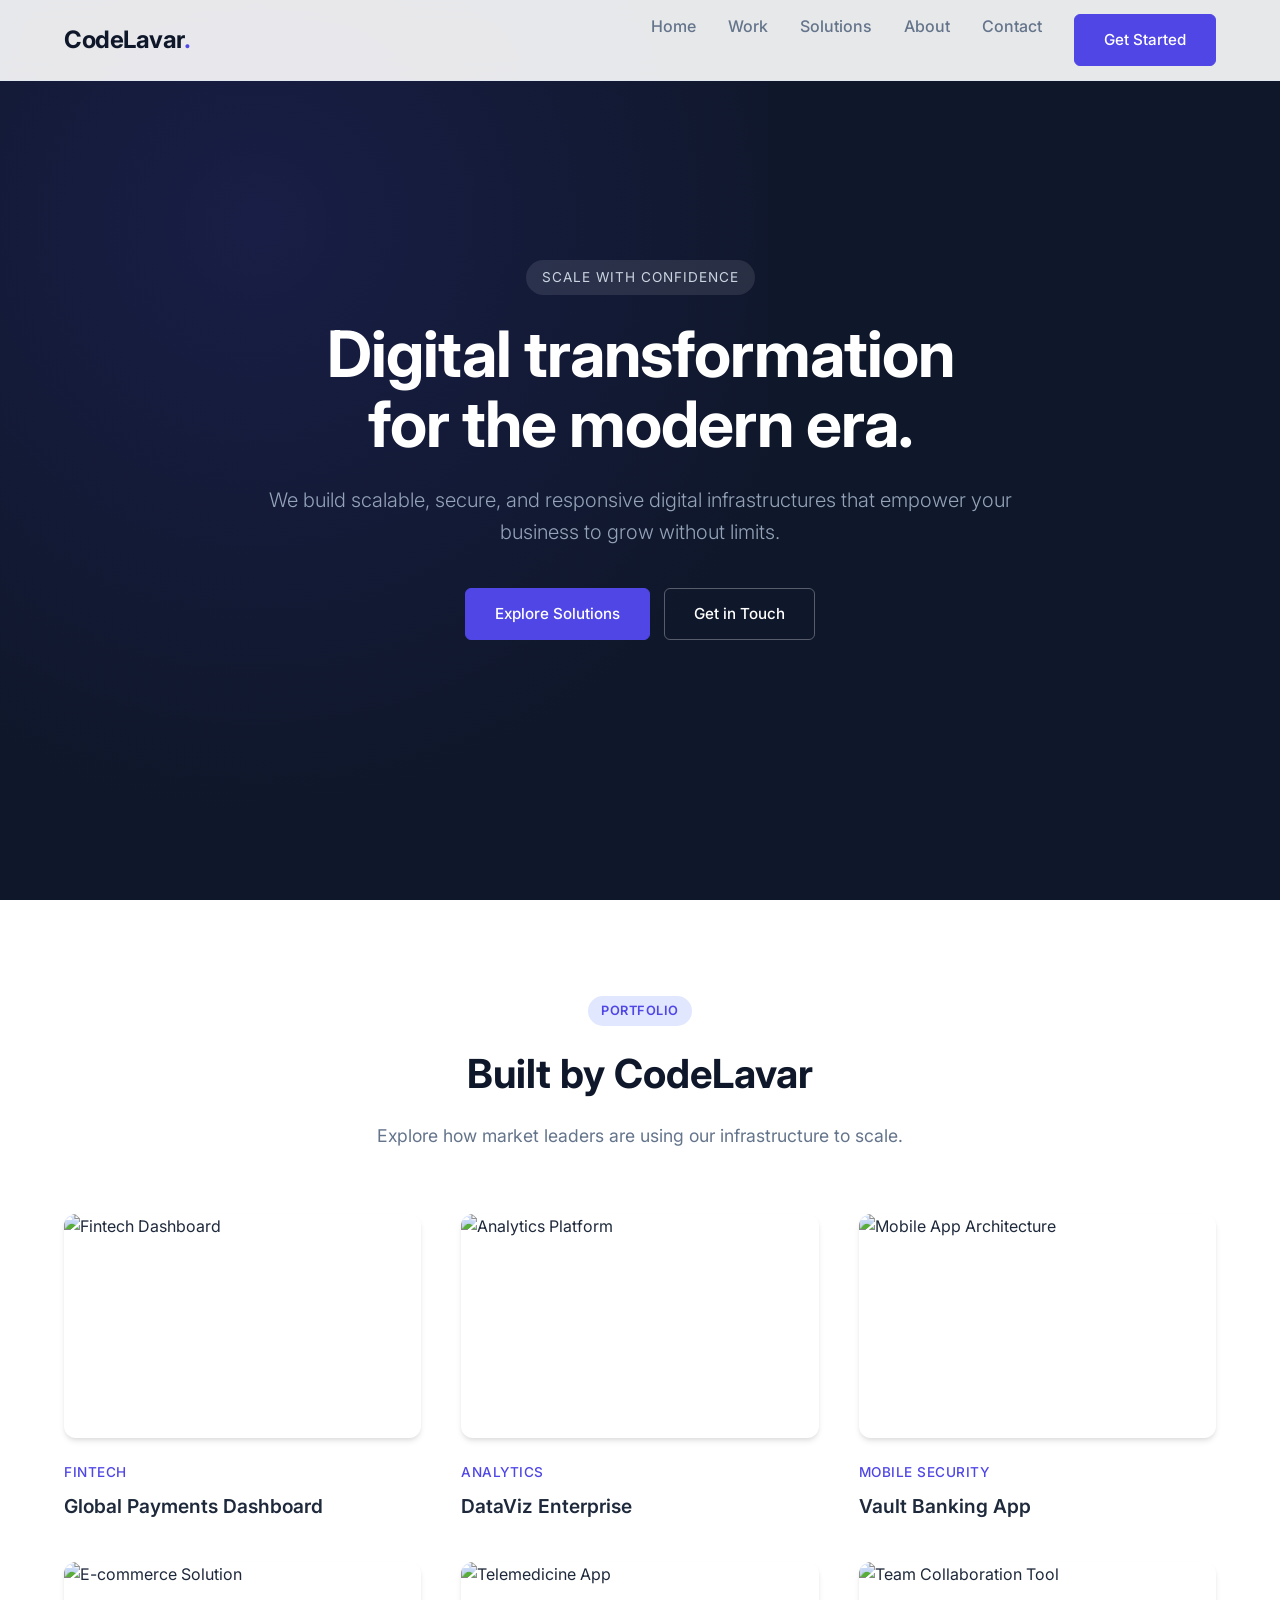
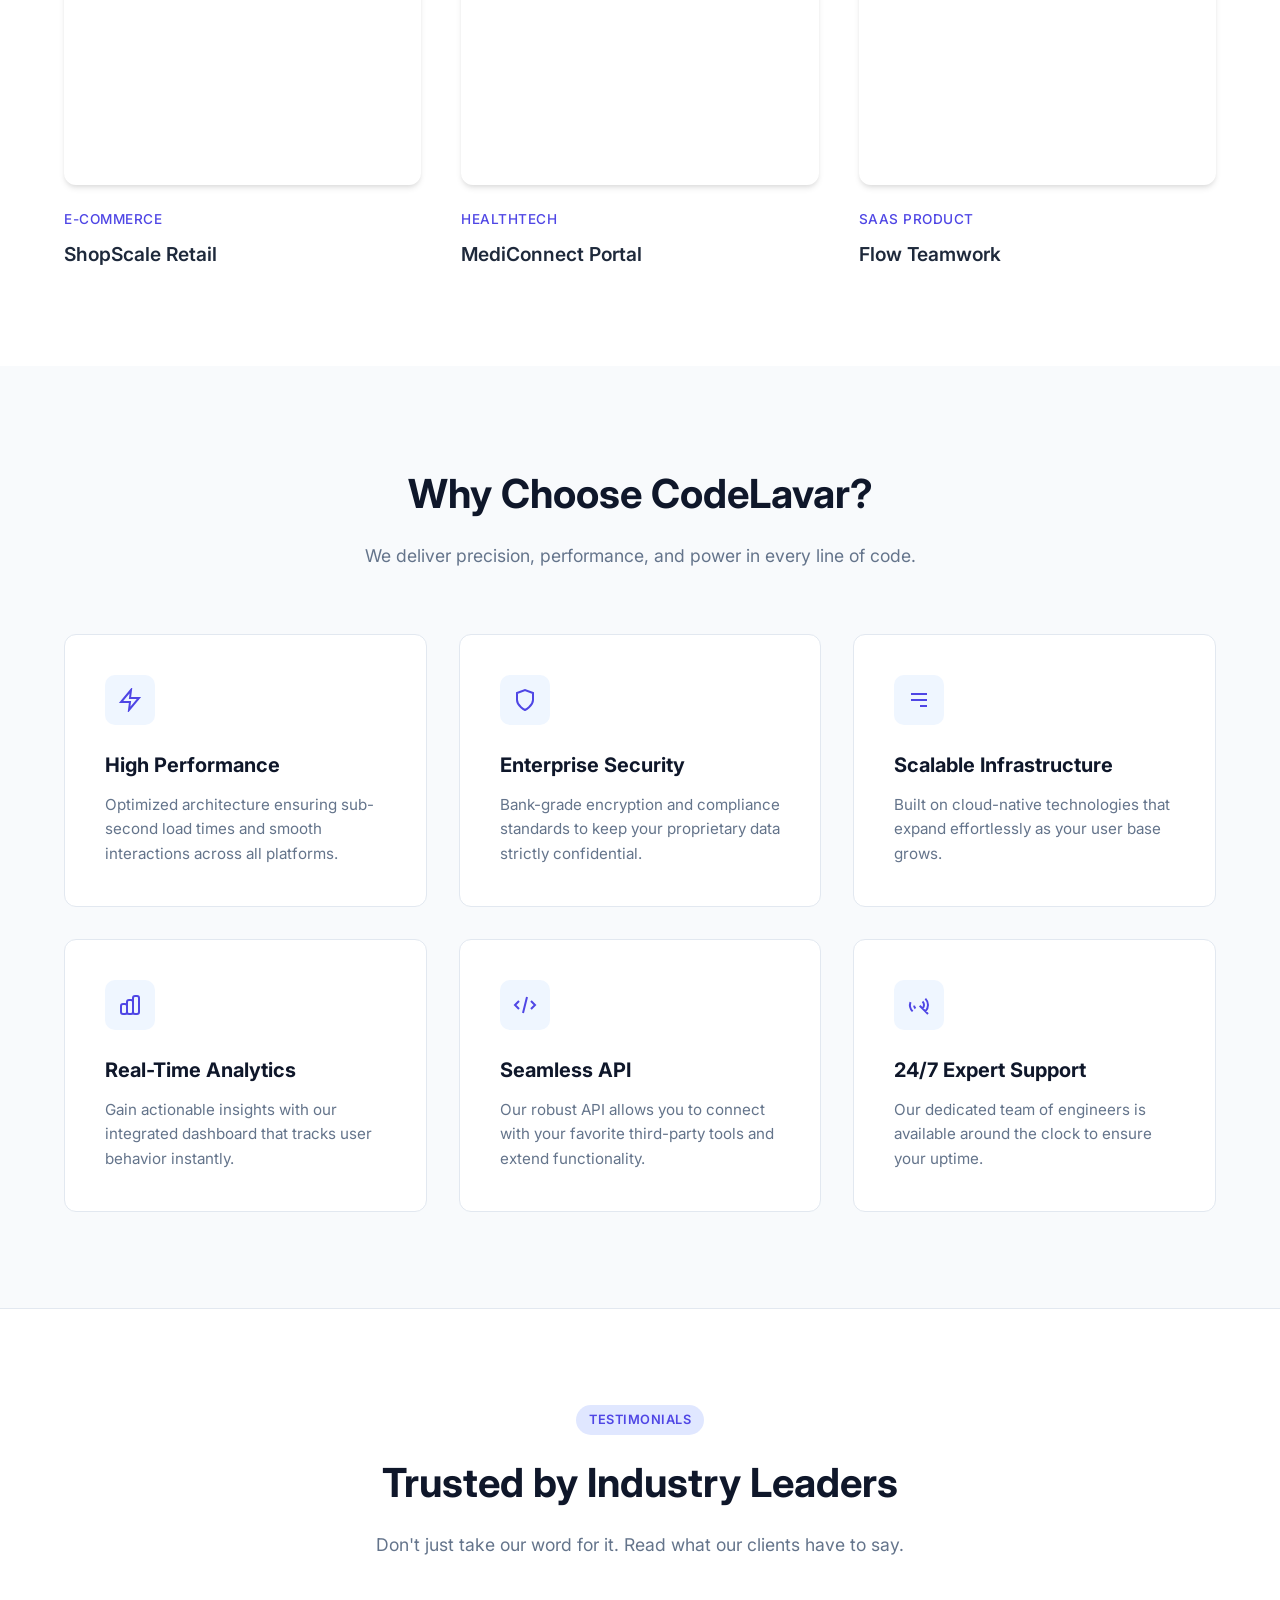
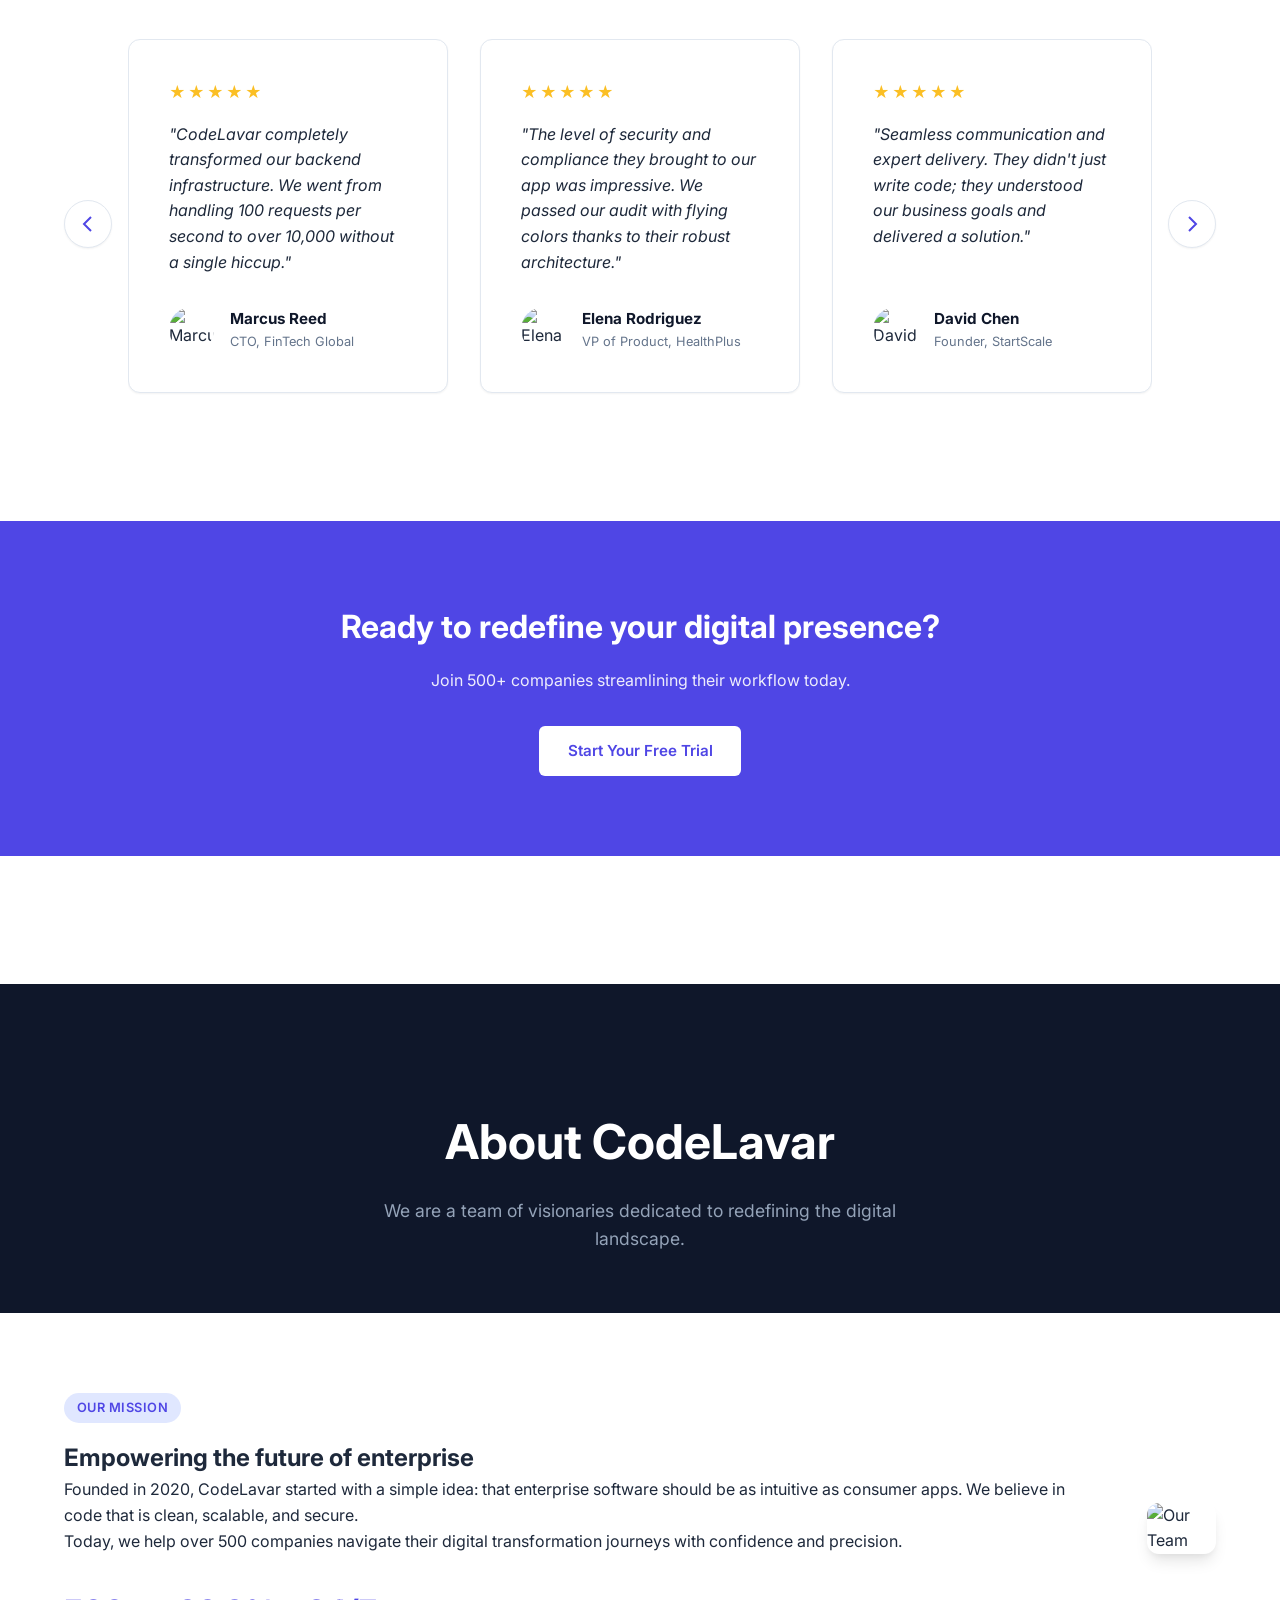
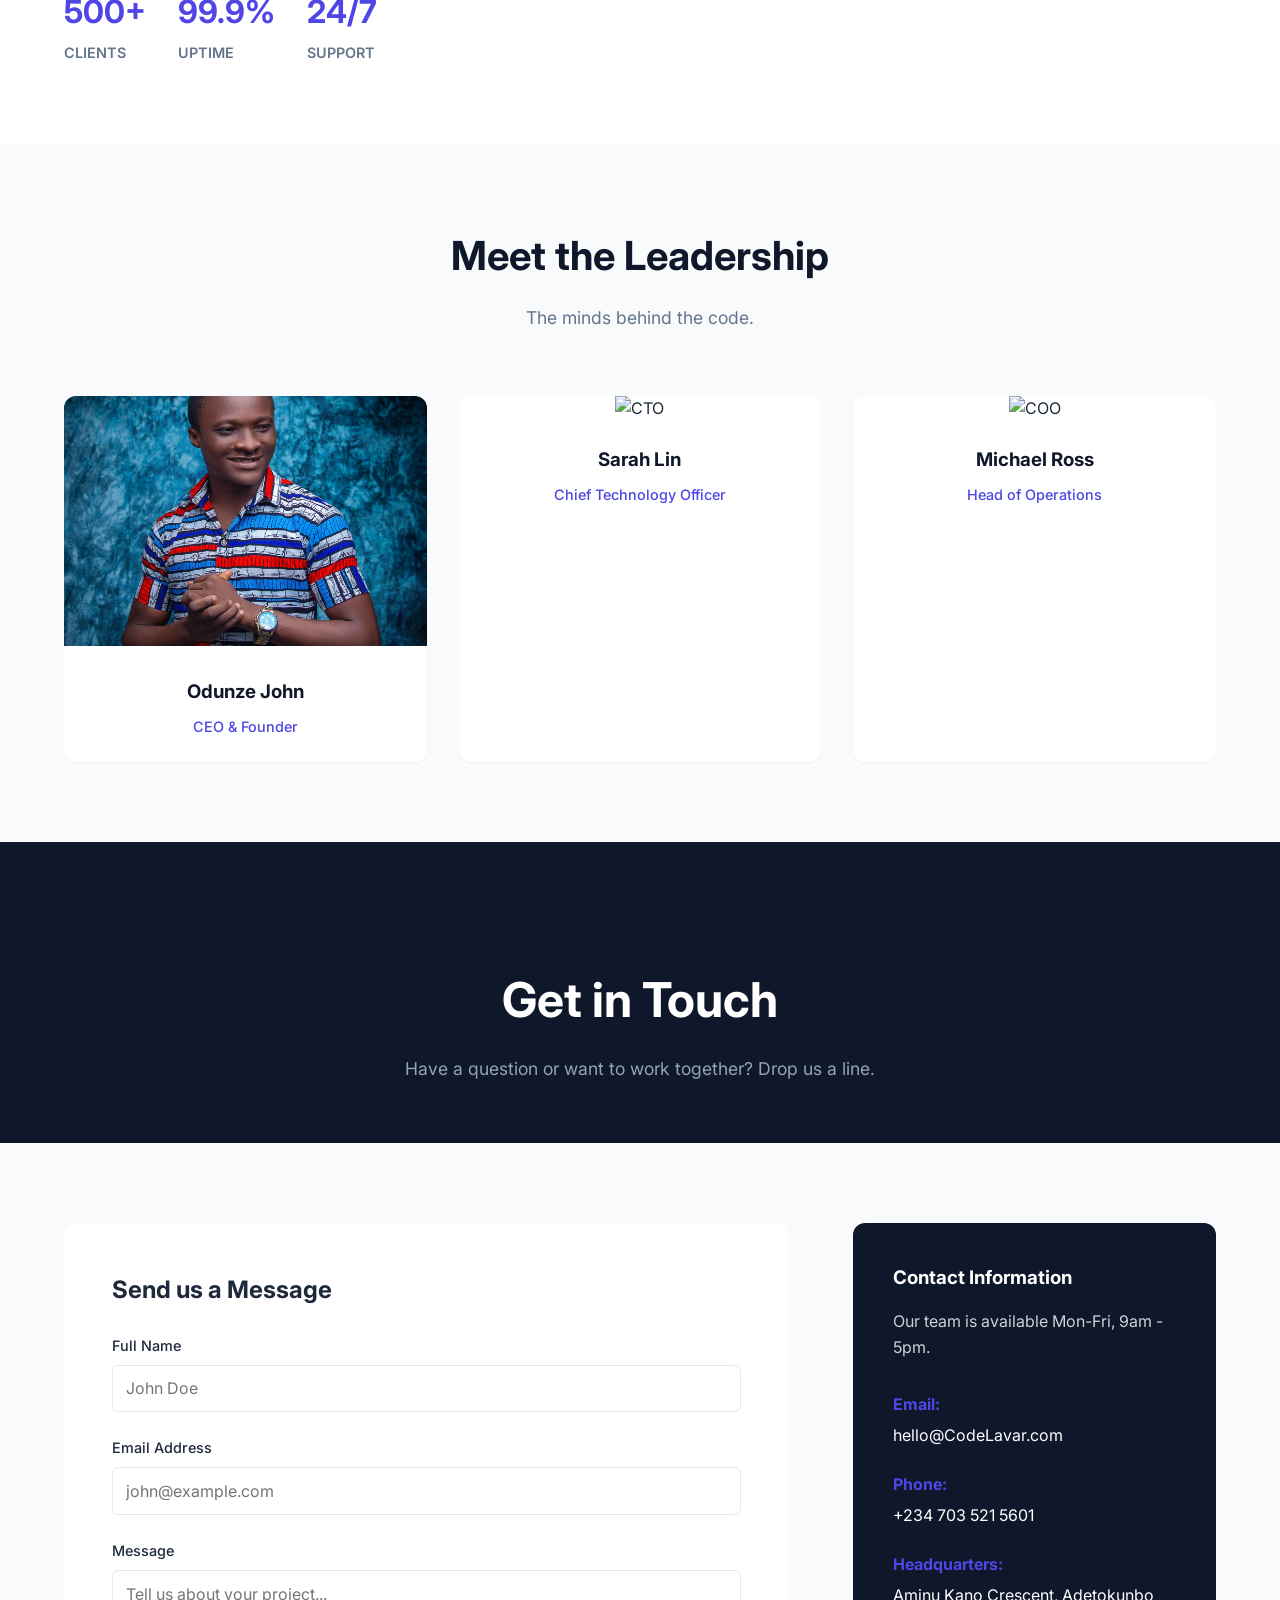
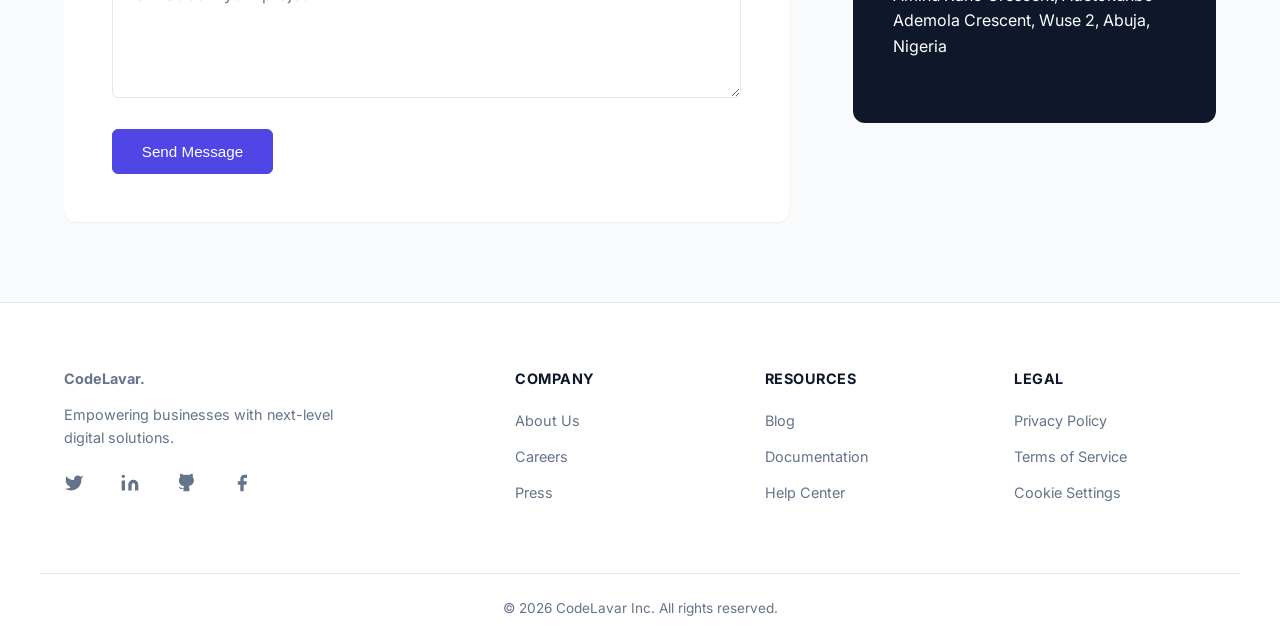
==== index.html @ e147a101 "initial commit" ====
<!DOCTYPE html>
<html lang="en">
  <head>
    <meta charset="UTF-8" />
    <meta name="viewport" content="width=device-width, initial-scale=1.0" />
    <meta
      name="description"
      content="Professional Enterprise Solutions for modern businesses."
    />
    <title>CodeLavar | Enterprise Solutions</title>
    <link
      href="https://fonts.googleapis.com/css2?family=Inter:wght@300;400;600;700&display=swap"
      rel="stylesheet"
    />
    <link rel="stylesheet" href="style.css" />
  </head>
  <body>
    <!-- Navigation -->
    <header id="header">
      <div class="container nav-container">
        <a href="#" class="logo">CodeLavar<span class="dot">.</span></a>

        <nav>
          <ul class="nav-links">
            <li><a href="index.html">Home</a></li>
            <li><a href="#samples">Work</a></li>
            <li><a href="index.html#features">Solutions</a></li>
            <li><a href="#about">About</a></li>
            <li><a href="#contact">Contact</a></li>
            <li><a href="#contact" class="btn-primary">Get Started</a></li>
          </ul>
        </nav>

        <button class="hamburger" aria-label="Toggle navigation">
          <span class="bar"></span>
          <span class="bar"></span>
          <span class="bar"></span>
        </button>
      </div>
    </header>

    <main>
      <!-- Hero Section -->
      <section id="hero">
        <div class="hero-overlay"></div>
        <div class="container hero-content">
          <span class="tagline fade-in">Scale with Confidence</span>
          <h1 class="fade-in delay-1">
            Digital transformation <br />
            for the modern era.
          </h1>
          <p class="fade-in delay-2">
            We build scalable, secure, and responsive digital infrastructures
            that empower your business to grow without limits.
          </p>
          <div class="hero-buttons fade-in delay-3">
            <a href="#features" class="btn-primary">Explore Solutions</a>
            <a href="#contact" class="btn-outline">Get in Touch</a>
          </div>
        </div>
      </section>

      <!-- Samples / Showcase Section -->
      <section id="samples">
        <div class="container">
          <div class="section-header">
            <span class="badge">Portfolio</span>
            <h2>Built by CodeLavar</h2>
            <p class="subtitle">
              Explore how market leaders are using our infrastructure to scale.
            </p>
          </div>

          <div class="samples-grid">
            <!-- Project 1 -->
            <div class="project-card">
              <div class="project-image">
                <img
                  src="https://images.unsplash.com/photo-1460925895917-afdab827c52f?auto=format&fit=crop&w=800&q=80"
                  alt="Fintech Dashboard"
                />
                <div class="overlay">
                  <a href="#" class="btn-icon">➜</a>
                </div>
              </div>
              <div class="project-info">
                <span class="category">Fintech</span>
                <h3>Global Payments Dashboard</h3>
              </div>
            </div>

            <!-- Project 2 -->
            <div class="project-card">
              <div class="project-image">
                <img
                  src="https://images.unsplash.com/photo-1551288049-bebda4e38f71?auto=format&fit=crop&w=800&q=80"
                  alt="Analytics Platform"
                />
                <div class="overlay">
                  <a href="#" class="btn-icon">➜</a>
                </div>
              </div>
              <div class="project-info">
                <span class="category">Analytics</span>
                <h3>DataViz Enterprise</h3>
              </div>
            </div>

            <!-- Project 3 -->
            <div class="project-card">
              <div class="project-image">
                <img
                  src="https://images.unsplash.com/photo-1526628953301-3e589a6a8b74?auto=format&fit=crop&w=800&q=80"
                  alt="Mobile App Architecture"
                />
                <div class="overlay">
                  <a href="#" class="btn-icon">➜</a>
                </div>
              </div>
              <div class="project-info">
                <span class="category">Mobile Security</span>
                <h3>Vault Banking App</h3>
              </div>
            </div>

            <!-- Project 4 -->
            <div class="project-card">
              <div class="project-image">
                <img
                  src="https://www.omnisend.com/blog/wp-content/uploads/2022/09/09-09-Ecommerce-platforms.png"
                  alt="E-commerce Solution"
                />
                <div class="overlay">
                  <a href="#" class="btn-icon">➜</a>
                </div>
              </div>
              <div class="project-info">
                <span class="category">E-Commerce</span>
                <h3>ShopScale Retail</h3>
              </div>
            </div>

            <!-- Project 5 -->
            <div class="project-card">
              <div class="project-image">
                <img
                  src="https://images.unsplash.com/photo-1576091160399-112ba8d25d1d?auto=format&fit=crop&w=800&q=80"
                  alt="Telemedicine App"
                />
                <div class="overlay">
                  <a href="#" class="btn-icon">➜</a>
                </div>
              </div>
              <div class="project-info">
                <span class="category">HealthTech</span>
                <h3>MediConnect Portal</h3>
              </div>
            </div>

            <!-- Project 6 -->
            <div class="project-card">
              <div class="project-image">
                <img
                  src="https://images.unsplash.com/photo-1519389950473-47ba0277781c?auto=format&fit=crop&w=800&q=80"
                  alt="Team Collaboration Tool"
                />
                <div class="overlay">
                  <a href="#" class="btn-icon">➜</a>
                </div>
              </div>
              <div class="project-info">
                <span class="category">SaaS Product</span>
                <h3>Flow Teamwork</h3>
              </div>
            </div>
          </div>
        </div>
      </section>

      <!-- Features Section -->
      <section id="features">
        <div class="container">
          <div class="section-header">
            <h2>Why Choose CodeLavar?</h2>
            <p class="subtitle">
              We deliver precision, performance, and power in every line of
              code.
            </p>
          </div>

          <div class="features-grid">
            <!-- Feature 1: Performance -->
            <div class="card">
              <div class="icon-box">
                <svg
                  width="24"
                  height="24"
                  fill="none"
                  stroke="currentColor"
                  stroke-width="2"
                  viewBox="0 0 24 24"
                >
                  <path d="M13 2L3 14h9l-1 8 10-12h-9l1-8z"></path>
                </svg>
              </div>
              <h3>High Performance</h3>
              <p>
                Optimized architecture ensuring sub-second load times and smooth
                interactions across all platforms.
              </p>
            </div>

            <!-- Feature 2: Security -->
            <div class="card">
              <div class="icon-box">
                <svg
                  width="24"
                  height="24"
                  fill="none"
                  stroke="currentColor"
                  stroke-width="2"
                  viewBox="0 0 24 24"
                >
                  <path d="M12 22s8-4 8-10V5l-8-3-8 3v7c0 6 8 10 8 10z"></path>
                </svg>
              </div>
              <h3>Enterprise Security</h3>
              <p>
                Bank-grade encryption and compliance standards to keep your
                proprietary data strictly confidential.
              </p>
            </div>

            <!-- Feature 3: Scalability -->
            <div class="card">
              <div class="icon-box">
                <svg
                  width="24"
                  height="24"
                  fill="none"
                  stroke="currentColor"
                  stroke-width="2"
                  viewBox="0 0 24 24"
                >
                  <path d="M4 6h16M4 12h16m-7 6h7"></path>
                </svg>
              </div>
              <h3>Scalable Infrastructure</h3>
              <p>
                Built on cloud-native technologies that expand effortlessly as
                your user base grows.
              </p>
            </div>

            <!-- Feature 4: Analytics (New) -->
            <div class="card">
              <div class="icon-box">
                <svg
                  width="24"
                  height="24"
                  fill="none"
                  stroke="currentColor"
                  stroke-width="2"
                  viewBox="0 0 24 24"
                >
                  <path
                    d="M9 19v-6a2 2 0 00-2-2H5a2 2 0 00-2 2v6a2 2 0 002 2h2a2 2 0 002-2zm0 0V9a2 2 0 012-2h2a2 2 0 012 2v10m-6 0a2 2 0 002 2h2a2 2 0 002-2m0 0V5a2 2 0 012-2h2a2 2 0 012 2v14a2 2 0 01-2 2h-2a2 2 0 01-2-2z"
                  ></path>
                </svg>
              </div>
              <h3>Real-Time Analytics</h3>
              <p>
                Gain actionable insights with our integrated dashboard that
                tracks user behavior instantly.
              </p>
            </div>

            <!-- Feature 5: API Integration (New) -->
            <div class="card">
              <div class="icon-box">
                <svg
                  width="24"
                  height="24"
                  fill="none"
                  stroke="currentColor"
                  stroke-width="2"
                  viewBox="0 0 24 24"
                >
                  <path d="M10 20l4-16m4 4l4 4-4 4M6 16l-4-4 4-4"></path>
                </svg>
              </div>
              <h3>Seamless API</h3>
              <p>
                Our robust API allows you to connect with your favorite
                third-party tools and extend functionality.
              </p>
            </div>

            <!-- Feature 6: 24/7 Support (New) -->
            <div class="card">
              <div class="icon-box">
                <svg
                  width="24"
                  height="24"
                  fill="none"
                  stroke="currentColor"
                  stroke-width="2"
                  viewBox="0 0 24 24"
                >
                  <path
                    d="M18.364 5.636a9 9 0 010 12.728m0 0l-2.829-2.829m2.829 2.829L21 21M15.536 8.464a5 5 0 010 7.072m0 0l-2.829-2.829m-4.243 2.829a4.978 4.978 0 01-1.414-2.83m-1.414 5.658a9 9 0 01-2.167-9.238"
                  ></path>
                </svg>
              </div>
              <h3>24/7 Expert Support</h3>
              <p>
                Our dedicated team of engineers is available around the clock to
                ensure your uptime.
              </p>
            </div>
          </div>
        </div>
      </section>

      <section id="testimonials">
    <div class="container">
        <div class="section-header">
            <span class="badge">Testimonials</span>
            <h2>Trusted by Industry Leaders</h2>
            <p class="subtitle">Don't just take our word for it. Read what our clients have to say.</p>
        </div>

        <!-- Slider Wrapper -->
        <div class="slider-wrapper">
            <!-- Left Button -->
            <button class="slider-btn prev-btn" aria-label="Previous slide">
                <svg width="24" height="24" fill="none" stroke="currentColor" stroke-width="2" viewBox="0 0 24 24"><path d="M15 19l-7-7 7-7"></path></svg>
            </button>

            <!-- Track Container (Hidden Overflow) -->
            <div class="track-container">
                <ul class="testimonial-track">
                    <!-- Item 1 -->
                    <li class="testimonial-card">
                        <div class="stars">★★★★★</div>
                        <p class="review-text">"CodeLavar completely transformed our backend infrastructure. We went from handling 100 requests per second to over 10,000 without a single hiccup."</p>
                        <div class="client-info">
                            <img src="https://images.unsplash.com/photo-1507003211169-0a1dd7228f2d?auto=format&fit=crop&w=150&q=80" alt="Marcus Reed">
                            <div class="client-details">
                                <h4>Marcus Reed</h4>
                                <p>CTO, FinTech Global</p>
                            </div>
                        </div>
                    </li>
                    <!-- Item 2 -->
                    <li class="testimonial-card">
                        <div class="stars">★★★★★</div>
                        <p class="review-text">"The level of security and compliance they brought to our app was impressive. We passed our audit with flying colors thanks to their robust architecture."</p>
                        <div class="client-info">
                            <img src="https://images.unsplash.com/photo-1494790108377-be9c29b29330?auto=format&fit=crop&w=150&q=80" alt="Elena Rodriguez">
                            <div class="client-details">
                                <h4>Elena Rodriguez</h4>
                                <p>VP of Product, HealthPlus</p>
                            </div>
                        </div>
                    </li>
                    <!-- Item 3 -->
                    <li class="testimonial-card">
                        <div class="stars">★★★★★</div>
                        <p class="review-text">"Seamless communication and expert delivery. They didn't just write code; they understood our business goals and delivered a solution."</p>
                        <div class="client-info">
                            <img src="https://images.unsplash.com/photo-1500648767791-00dcc994a43e?auto=format&fit=crop&w=150&q=80" alt="David Chen">
                            <div class="client-details">
                                <h4>David Chen</h4>
                                <p>Founder, StartScale</p>
                            </div>
                        </div>
                    </li>
                    <!-- Item 4 -->
                    <li class="testimonial-card">
                        <div class="stars">★★★★★</div>
                        <p class="review-text">"Their team is incredibly responsive. We had a critical deadline, and they pulled an all-nighter to ensure our launch was flawless."</p>
                        <div class="client-info">
                            <img src="https://images.unsplash.com/photo-1534528741775-53994a69daeb?auto=format&fit=crop&w=150&q=80" alt="Sarah Jenkins">
                            <div class="client-details">
                                <h4>Sarah Jenkins</h4>
                                <p>COO, Urban Logistics</p>
                            </div>
                        </div>
                    </li>
                    <!-- Item 5 -->
                    <li class="testimonial-card">
                        <div class="stars">★★★★★</div>
                        <p class="review-text">"I've worked with many dev shops, but CodeLavar stands out. Their code is clean, well-documented, and easy for our internal team to maintain."</p>
                        <div class="client-info">
                            <img src="https://images.unsplash.com/photo-1506794778202-cad84cf45f1d?auto=format&fit=crop&w=150&q=80" alt="Michael Ross">
                            <div class="client-details">
                                <h4>Michael Ross</h4>
                                <p>Director, Creative AI</p>
                            </div>
                        </div>
                    </li>
                    <!-- Item 6 -->
                    <li class="testimonial-card">
                        <div class="stars">★★★★★</div>
                        <p class="review-text">"They helped us migrate from a legacy system to the cloud in record time. The transition was smooth, and our operational costs dropped by 40%."</p>
                        <div class="client-info">
                            <img src="https://images.unsplash.com/photo-1573496359142-b8d87734a5a2?auto=format&fit=crop&w=150&q=80" alt="Amara Okafor">
                            <div class="client-details">
                                <h4>Amara Okafor</h4>
                                <p>Head of IT, Zenith Bank</p>
                            </div>
                        </div>
                    </li>
                </ul>
            </div>

            <!-- Right Button -->
            <button class="slider-btn next-btn" aria-label="Next slide">
                <svg width="24" height="24" fill="none" stroke="currentColor" stroke-width="2" viewBox="0 0 24 24"><path d="M9 5l7 7-7 7"></path></svg>
            </button>
        </div>
    </div>
</section>

      <!-- Call to Action -->
      <section id="cta">
        <div class="container cta-content">
          <h2>Ready to redefine your digital presence?</h2>
          <p>Join 500+ companies streamlining their workflow today.</p>
          <a href="#contact" class="btn-white">Start Your Free Trial</a>
        </div>
      </section> <br><br><br><br><br>

      <!-- About Section -->
      <about id="about">
        <!-- Page Header -->
        <section class="page-header">
          <div class="container">
            <h1>About CodeLavar</h1>
            <p>
              We are a team of visionaries dedicated to redefining the digital
              landscape.
            </p>
          </div>
        </section>

        <!-- Mission Section -->
        <section class="about-content">
          <div class="container split-layout">
            <div class="about-text">
              <span class="badge">Our Mission</span>
              <h2>Empowering the future of enterprise</h2>
              <p>
                Founded in 2020, CodeLavar started with a simple idea: that
                enterprise software should be as intuitive as consumer apps. We
                believe in code that is clean, scalable, and secure.
              </p>
              <p>
                Today, we help over 500 companies navigate their digital
                transformation journeys with confidence and precision.
              </p>

              <!-- Stats Grid -->
              <div class="stats-grid">
                <div class="stat-item">
                  <h3>500+</h3>
                  <p>Clients</p>
                </div>
                <div class="stat-item">
                  <h3>99.9%</h3>
                  <p>Uptime</p>
                </div>
                <div class="stat-item">
                  <h3>24/7</h3>
                  <p>Support</p>
                </div>
              </div>
            </div>
            <div class="about-image">
              <img
                src="https://images.unsplash.com/photo-1522071820081-009f0129c71c?auto=format&fit=crop&w=800&q=80"
                alt="Our Team"
              />
            </div>
          </div>
        </section>

        <!-- Team Section -->
        <section class="team-section">
          <div class="container">
            <div class="section-header">
              <h2>Meet the Leadership</h2>
              <p class="subtitle">The minds behind the code.</p>
            </div>
            <div class="team-grid">
              <!-- Member 1 -->
              <div class="team-card">
                <img src="images/pic-ceo.jpg" alt="CEO" />
                <div class="team-info">
                  <h3>Odunze John</h3>
                  <p>CEO & Founder</p>
                </div>
              </div>
              <!-- Member 2 -->
              <div class="team-card">
                <img
                  src="https://images.unsplash.com/photo-1573496359142-b8d87734a5a2?auto=format&fit=crop&w=400&q=80"
                  alt="CTO"
                />
                <div class="team-info">
                  <h3>Sarah Lin</h3>
                  <p>Chief Technology Officer</p>
                </div>
              </div>
              <!-- Member 3 -->
              <div class="team-card">
                <img
                  src="https://images.unsplash.com/photo-1519085360753-af0119f7cbe7?auto=format&fit=crop&w=400&q=80"
                  alt="COO"
                />
                <div class="team-info">
                  <h3>Michael Ross</h3>
                  <p>Head of Operations</p>
                </div>
              </div>
            </div>
          </div>
        </section>
      </about>

      <!-- Contact Section -->
      <contact id="contact">
        <section class="page-header">
          <div class="container">
            <h1>Get in Touch</h1>
            <p>Have a question or want to work together? Drop us a line.</p>
          </div>
        </section>

        <section class="contact-section">
          <div class="container contact-wrapper">
            <!-- Contact Form -->
            <div class="contact-form-container">
              <h2>Send us a Message</h2>
              <form action="#" class="contact-form">
                <div class="form-group">
                  <label for="name">Full Name</label>
                  <input
                    type="text"
                    id="name"
                    placeholder="John Doe"
                    required
                  />
                </div>
                <div class="form-group">
                  <label for="email">Email Address</label>
                  <input
                    type="email"
                    id="email"
                    placeholder="john@example.com"
                    required
                  />
                </div>
                <div class="form-group">
                  <label for="message">Message</label>
                  <textarea
                    id="message"
                    rows="5"
                    placeholder="Tell us about your project..."
                    required
                  ></textarea>
                </div>
                <button type="submit" class="btn-primary">Send Message</button>
              </form>
            </div>

            <!-- Contact Info -->
            <div class="contact-info">
              <div class="info-card">
                <h3>Contact Information</h3>
                <p>Our team is available Mon-Fri, 9am - 5pm.</p>

                <div class="info-item">
                  <strong>Email:</strong>
                  <p>
                    <a href="mailto:mycodelavar@gmail.com"
                      >hello@CodeLavar.com</a
                    >
                  </p>
                </div>
                <div class="info-item">
                  <strong>Phone:</strong>
                  <p>
                    <a href="tel:+2347035215601">+234 703 521 5601</a>
                  </p>
                </div>
                <div class="info-item">
                  <strong>Headquarters:</strong>
                  <p>
                    Aminu Kano Crescent, Adetokunbo Ademola Crescent, Wuse 2,
                    Abuja, Nigeria
                  </p>
                </div>
              </div>
            </div>
          </div>
        </section>
      </contact>
    </main>

    <!-- Footer -->
    <footer>
      <div class="container footer-grid">
        <!-- Column 1 -->
        <div class="footer-col">
          <a href="#" class="logo-footer"
            >CodeLavar<span class="dot">.</span></a
          >
          <p>Empowering businesses with next-level digital solutions.</p>

          <!-- Social Media Buttons -->
          <div class="social-links">
            <a href="#" class="social-btn" aria-label="Twitter">
              <svg
                width="20"
                height="20"
                fill="currentColor"
                viewBox="0 0 24 24"
              >
                <path
                  d="M23 3a10.9 10.9 0 0 1-3.14 1.53 4.48 4.48 0 0 0-7.86 3v1A10.66 10.66 0 0 1 3 4s-4 9 5 13a11.64 11.64 0 0 1-7 2c9 5 20 0 20-11.5a4.5 4.5 0 0 0-.08-.83A7.72 7.72 0 0 0 23 3z"
                ></path>
              </svg>
            </a>
            <a href="#" class="social-btn" aria-label="LinkedIn">
              <svg
                width="20"
                height="20"
                fill="currentColor"
                viewBox="0 0 24 24"
              >
                <path
                  d="M16 8a6 6 0 0 1 6 6v7h-4v-7a2 2 0 0 0-2-2 2 2 0 0 0-2 2v7h-4v-7a6 6 0 0 1 6-6z"
                ></path>
                <rect x="2" y="9" width="4" height="12"></rect>
                <circle cx="4" cy="4" r="2"></circle>
              </svg>
            </a>
            <a href="#" class="social-btn" aria-label="GitHub">
              <svg
                width="20"
                height="20"
                fill="currentColor"
                viewBox="0 0 24 24"
              >
                <path
                  d="M9 19c-5 1.5-5-2.5-7-3m14 6v-3.87a3.37 3.37 0 0 0-.94-2.61c3.14-.35 6.44-1.54 6.44-7A5.44 5.44 0 0 0 20 4.77 5.07 5.07 0 0 0 19.91 1S18.73.65 16 2.48a13.38 13.38 0 0 0-7 0C6.27.65 5.09 1 5.09 1A5.07 5.07 0 0 0 5 4.77a5.44 5.44 0 0 0-1.5 3.78c0 5.42 3.3 6.61 6.44 7A3.37 3.37 0 0 0 9 18.13V22"
                ></path>
              </svg>
            </a>
            <a href="#" class="social-btn" aria-label="Facebook">
              <svg
                width="20"
                height="20"
                fill="currentColor"
                viewBox="0 0 24 24"
              >
                <path
                  d="M18 2h-3a5 5 0 0 0-5 5v3H7v4h3v8h4v-8h3l1-4h-4V7a1 1 0 0 1 1-1h3z"
                ></path>
              </svg>
            </a>
          </div>
        </div>

        <!-- Column 2 -->
        <div class="footer-col">
          <h4>Company</h4>
          <a href="#about">About Us</a>
          <a href="#">Careers</a>
          <a href="#">Press</a>
        </div>

        <!-- Column 3 -->
        <div class="footer-col">
          <h4>Resources</h4>
          <a href="#">Blog</a>
          <a href="#">Documentation</a>
          <a href="#">Help Center</a>
        </div>

        <!-- Column 4 -->
        <div class="footer-col">
          <h4>Legal</h4>
          <a href="#">Privacy Policy</a>
          <a href="#">Terms of Service</a>
          <a href="#">Cookie Settings</a>
        </div>
      </div>

      <div class="footer-bottom container">
        <p>
          &copy; <span id="year"></span> CodeLavar Inc. All rights reserved.
        </p>
      </div>
    </footer>

    <!-- Scroll to Top Button -->
    <a href="#" id="scroll-top" aria-label="Scroll to top">
      <svg
        width="24"
        height="24"
        fill="none"
        stroke="currentColor"
        stroke-width="2"
        viewBox="0 0 24 24"
      >
        <path d="M5 10l7-7m0 0l7 7m-7-7v18"></path>
      </svg>
    </a>

    <script src="script.js"></script>
  </body>
</html>
---- style.css ----
/* --- Variables & Reset --- */
:root {
    --primary: #4f46e5;
    --primary-hover: #4338ca;
    --dark-bg: #0f172a;
    --light-bg: #f8fafc;
    --text-main: #1e293b;
    --text-muted: #64748b;
    --white: #ffffff;
    --border: #e2e8f0;

    --shadow-sm: 0 1px 2px 0 #0000000d;
    --shadow-md: 0 4px 6px -1px #0000001a, 0 2px 4px -1px #0000000f;
    --shadow-lg: 0 10px 15px -3px #0000001a, 0 4px 6px -2px #0000000d;

    --container-width: 1200px;
    --transition: all 0.3s ease;
}

* {
    margin: 0;
    padding: 0;
    box-sizing: border-box;
}

html {
    scroll-behavior: smooth;
}

body {
    font-family: 'Inter', sans-serif;
    color: var(--text-main);
    background-color: var(--white);
    line-height: 1.6;
    -webkit-font-smoothing: antialiased;
}

a {
    text-decoration: none;
    color: inherit;
}

ul {
    list-style: none;
}

/* --- Utility Classes --- */
.container {
    max-width: var(--container-width);
    margin: 0 auto;
    padding: 0 1.5rem;
}

.btn-primary,
.btn-outline,
.btn-white {
    display: inline-block;
    padding: 0.8rem 1.8rem;
    border-radius: 6px;
    font-weight: 500;
    font-size: 0.95rem;
    transition: var(--transition);
    cursor: pointer;
}

.btn-primary {
    background: var(--primary);
    color: var(--white);
    border: 1px solid var(--primary);
}

.btn-primary:hover {
    background: var(--primary-hover);
    border-color: var(--primary-hover);
    transform: translateY(-1px);
}

.btn-outline {
    background: transparent;
    border: 1px solid rgba(255, 255, 255, 0.3);
    color: var(--white);
    margin-left: 10px;
}

.btn-outline:hover {
    background: rgba(255, 255, 255, 0.1);
    border-color: var(--white);
}

.btn-white {
    background: var(--white);
    color: var(--primary);
    font-weight: 600;
}

.btn-white:hover {
    box-shadow: 0 5px 15px rgba(0, 0, 0, 0.2);
}

/* --- Navigation (Glassmorphism) --- */
header {
    position: fixed;
    width: 100%;
    top: 0;
    z-index: 1000;
    background: rgba(255, 255, 255, 0.9);
    -webkit-backdrop-filter: blur(10px);
    backdrop-filter: blur(10px);
    border-bottom: 1px solid var(--border);
    transition: var(--transition);
}

.nav-container {
    display: flex;
    justify-content: space-between;
    align-items: center;
    height: 80px;
}

.logo {
    font-size: 1.5rem;
    font-weight: 700;
    color: var(--dark-bg);
    letter-spacing: -0.5px;
}

.logo .dot {
    color: var(--primary);
}

.nav-links {
    display: flex;
    gap: 2rem;
}

.nav-links a {
    font-weight: 500;
    color: var(--text-muted);
    transition: var(--transition);
}

.nav-links a:hover {
    color: var(--primary);
}

.nav-links a.btn-primary {
    color: var(--white);
}

/* Mobile Menu Hidden Default */
.hamburger {
    display: none;
    background: none;
    border: none;
    cursor: pointer;
}

.bar {
    display: block;
    width: 25px;
    height: 2px;
    margin: 6px auto;
    background: var(--dark-bg);
    transition: var(--transition);
}

/* --- Hero Section --- */
#hero {
    position: relative;
    height: 100vh;
    min-height: 600px;
    background: var(--dark-bg);
    display: flex;
    align-items: center;
    justify-content: center;
    text-align: center;
    color: var(--white);
    overflow: hidden;
}

/* Abstract Background Shape */
#hero::before {
    content: '';
    position: absolute;
    top: -50%;
    left: -20%;
    width: 80%;
    height: 150%;
    background: radial-gradient(circle, #4f46e526 0%, #0f172a00 70%);
    z-index: 1;
}

.hero-content {
    position: relative;
    z-index: 2;
    max-width: 800px;
}

.tagline {
    display: inline-block;
    background: #ffffff1a;
    padding: 0.4rem 1rem;
    border-radius: 50px;
    font-size: 0.85rem;
    text-transform: uppercase;
    letter-spacing: 1px;
    margin-bottom: 1.5rem;
    color: #cbd5e1;
}

.hero-content h1 {
    font-size: clamp(2.5rem, 5vw, 4rem);
    line-height: 1.1;
    font-weight: 700;
    margin-bottom: 1.5rem;
    letter-spacing: -1px;
}

.hero-content p {
    font-size: 1.25rem;
    color: #94a3b8;
    margin-bottom: 2.5rem;
    font-weight: 300;
}

/* Animations */
.fade-in {
    opacity: 0;
    transform: translateY(20px);
    animation: fadeUp 0.8s forwards;
}

.delay-1 {
    animation-delay: 0.2s;
}

.delay-2 {
    animation-delay: 0.4s;
}

.delay-3 {
    animation-delay: 0.6s;
}

@keyframes fadeUp {
    to {
        opacity: 1;
        transform: translateY(0);
    }
}


/* --- Samples / Showcase Section --- */
#samples {
    padding: 6rem 0;
    background: var(--white);
    /* White background to contrast with Dark Hero and Light Features */
}

/* Optional: Small Badge above title */
.badge {
    display: inline-block;
    background: #e0e7ff;
    color: var(--primary);
    font-size: 0.8rem;
    font-weight: 600;
    padding: 0.3rem 0.8rem;
    border-radius: 20px;
    margin-bottom: 1rem;
    text-transform: uppercase;
    letter-spacing: 0.5px;
}

.samples-grid {
    display: grid;
    grid-template-columns: repeat(auto-fit, minmax(300px, 1fr));
    gap: 2.5rem;
}

.project-card {
    transition: var(--transition);
}

.project-image {
    position: relative;
    border-radius: 12px;
    overflow: hidden;
    box-shadow: var(--shadow-md);
    aspect-ratio: 16/10;
    /* Ensures uniform height */
    margin-bottom: 1.5rem;
}

.project-image img {
    width: 100%;
    height: 100%;
    object-fit: cover;
    transition: transform 0.5s ease;
}

/* Hover Effect: Zoom Image */
.project-card:hover .project-image img {
    transform: scale(1.05);
}

/* Overlay Effect */
.overlay {
    position: absolute;
    top: 0;
    left: 0;
    width: 100%;
    height: 100%;
    background: rgba(15, 23, 42, 0.4);
    opacity: 0;
    display: flex;
    align-items: center;
    justify-content: center;
    transition: var(--transition);
}

.project-card:hover .overlay {
    opacity: 1;
}

.btn-icon {
    width: 50px;
    height: 50px;
    background: var(--white);
    color: var(--primary);
    border-radius: 50%;
    display: flex;
    align-items: center;
    justify-content: center;
    font-size: 1.2rem;
    transform: translateY(20px);
    transition: all 0.4s ease;
}

.project-card:hover .btn-icon {
    transform: translateY(0);
}

.project-info h3 {
    font-size: 1.2rem;
    color: var(--text-main);
    font-weight: 600;
}

.category {
    font-size: 0.85rem;
    color: var(--primary);
    font-weight: 500;
    text-transform: uppercase;
    letter-spacing: 0.5px;
    margin-bottom: 0.5rem;
    display: block;
}

/* --- Features Section --- */
#features {
    padding: 6rem 0;
    background: var(--light-bg);
}

.section-header {
    text-align: center;
    max-width: 600px;
    margin: 0 auto 4rem auto;
}

.section-header h2 {
    font-size: 2.5rem;
    color: var(--dark-bg);
    margin-bottom: 1rem;
}

.section-header .subtitle {
    color: var(--text-muted);
    font-size: 1.1rem;
}

.features-grid {
    display: grid;
    grid-template-columns: repeat(auto-fit, minmax(300px, 1fr));
    gap: 2rem;
}

.card {
    background: var(--white);
    padding: 2.5rem;
    border-radius: 12px;
    border: 1px solid var(--border);
    transition: var(--transition);
}

.card:hover {
    transform: translateY(-5px);
    box-shadow: var(--shadow-lg);
    border-color: var(--primary);
}

.icon-box {
    width: 50px;
    height: 50px;
    background: #eff6ff;
    color: var(--primary);
    display: flex;
    align-items: center;
    justify-content: center;
    border-radius: 10px;
    margin-bottom: 1.5rem;
}

.card h3 {
    font-size: 1.25rem;
    margin-bottom: 0.75rem;
    color: var(--dark-bg);
}

.card p {
    color: var(--text-muted);
    font-size: 0.95rem;
}

/* --- Testimonials Section --- */
#testimonials {
    padding: 6rem 0;
    background: var(--white);
    border-top: 1px solid var(--border);
}

.slider-wrapper {
    position: relative;
    max-width: 1200px;
    margin: 0 auto;
    display: flex;
    align-items: center;
    /* Gap between buttons and track */
    gap: 1rem; 
}

.track-container {
    overflow: hidden;
    width: 100%;
    /* No margins here, handled by wrapper gap */
}

.testimonial-track {
    display: flex;
    padding: 1rem 0 2rem 0; /* Vertical padding for shadow/hover space */
    transition: transform 0.5s ease-in-out;
    width: 100%;
    /* Define the gap between cards here */
    gap: 2rem; 
}

.testimonial-card {
    background: var(--white);
    padding: 2.5rem;
    border-radius: 12px;
    border: 1px solid var(--border);
    box-shadow: var(--shadow-sm);
    display: flex;
    flex-direction: column;
    justify-content: space-between;
    flex-shrink: 0; /* Crucial: Prevents cards from squishing */
    
    /* --- PRECISE WIDTH CALCULATIONS --- */
    /* Formula: (100% - (Total Gaps)) / Number of items */
    
    /* Desktop: 3 items, 2 gaps of 2rem (Total 4rem) */
    width: calc((100% - 4rem) / 3);
}

.testimonial-card:hover {
    transform: translateY(-5px);
    box-shadow: var(--shadow-lg);
    border-color: var(--primary);
    transition: var(--transition);
}

/* Internal Card Styles */
.stars { color: #fbbf24; margin-bottom: 1rem; letter-spacing: 2px; }
.review-text { font-size: 1rem; color: var(--text-main); font-style: italic; line-height: 1.6; margin-bottom: 2rem; }
.client-info { display: flex; align-items: center; gap: 1rem; margin-top: auto; }
.client-info img { width: 45px; height: 45px; border-radius: 50%; object-fit: cover; }
.client-details h4 { font-size: 0.95rem; font-weight: 700; color: var(--dark-bg); }
.client-details p { font-size: 0.8rem; color: var(--text-muted); margin: 0; }

/* Buttons */
.slider-btn {
    background: var(--white);
    border: 1px solid var(--border);
    width: 48px;
    height: 48px;
    border-radius: 50%;
    display: flex;
    align-items: center;
    justify-content: center;
    cursor: pointer;
    color: var(--primary);
    box-shadow: var(--shadow-sm);
    transition: all 0.2s ease;
    flex-shrink: 0;
    z-index: 2;
}

.slider-btn:hover {
    background: var(--primary);
    color: var(--white);
    border-color: var(--primary);
    transform: scale(1.1);
}

/* --- Responsiveness --- */

/* Tablet (2 Items visible) */
@media (max-width: 1024px) {
    .testimonial-card {
        /* 2 items, 1 gap of 2rem */
        width: calc((100% - 2rem) / 2);
    }
}

/* Mobile (1 Item visible) */
@media (max-width: 768px) {
    .slider-wrapper {
        position: relative;
    }
    
    .testimonial-card {
        /* 1 item, 0 gaps */
        width: 100%;
    }

    /* Move buttons to float over the content on mobile to save space */
    .slider-btn {
        position: absolute;
        top: 50%;
        transform: translateY(-50%);
        background: rgba(255, 255, 255, 0.9);
        box-shadow: var(--shadow-md);
    }
    .prev-btn { left: -10px; }
    .next-btn { right: -10px; }
}

/* --- CTA Section --- */
#cta {
    background: var(--primary);
    padding: 5rem 0;
    color: var(--white);
    text-align: center;
}

.cta-content h2 {
    font-size: 2rem;
    margin-bottom: 1rem;
}

.cta-content p {
    margin-bottom: 2rem;
    opacity: 0.9;
}

/* --- Footer --- */
footer {
    background: var(--white);
    border-top: 1px solid var(--border);
    padding-top: 4rem;
    margin-top: auto;
}

.footer-grid {
    display: grid;
    grid-template-columns: 2fr 1fr 1fr 1fr;
    gap: 3rem;
    margin-bottom: 3rem;
}

.logo-footer {
    font-size: 1.5rem;
    font-weight: 700;
    color: var(--dark-bg);
    display: block;
    margin-bottom: 1rem;
}

.footer-col p {
    color: var(--text-muted);
    font-size: 0.9rem;
    max-width: 300px;
}

.footer-col h4 {
    color: var(--dark-bg);
    margin-bottom: 1.2rem;
    font-size: 0.9rem;
    text-transform: uppercase;
    letter-spacing: 0.5px;
}

.footer-col a {
    display: block;
    color: var(--text-muted);
    margin-bottom: 0.8rem;
    font-size: 0.9rem;
    transition: var(--transition);
}

.footer-col a:hover {
    color: var(--primary);
}

.footer-bottom {
    border-top: 1px solid var(--border);
    padding: 1.5rem 1.5rem;
    text-align: center;
    font-size: 0.85rem;
    color: var(--text-muted);
}

/* --- Responsiveness (Mobile First Override) --- */
@media (max-width: 768px) {
    .nav-links {
        position: fixed;
        top: 80px;
        right: -100%;
        height: calc(100vh - 80px);
        width: 100%;
        background: var(--white);
        flex-direction: column;
        align-items: center;
        justify-content: center;
        transition: var(--transition);
        box-shadow: 0 10px 10px #0000001a;
    }

    .nav-links.active {
        right: 0;
    }

    .hamburger {
        display: block;
    }

    .hamburger.active .bar:nth-child(1) {
        transform: translateY(8px) rotate(45deg);
    }

    .hamburger.active .bar:nth-child(2) {
        opacity: 0;
    }

    .hamburger.active .bar:nth-child(3) {
        transform: translateY(-8px) rotate(-45deg);
    }

    .hero-buttons {
        display: flex;
        flex-direction: column;
        gap: 1rem;
    }

    .btn-outline {
        margin-left: 0;
    }

    .footer-grid {
        grid-template-columns: 1fr;
        gap: 2rem;
        text-align: center;
    }

    .footer-col p {
        margin: 0 auto;
    }
}

/* --- Social Media Buttons --- */
.social-links {
    display: flex;
    gap: 1rem;
    margin-top: 1.5rem;
}

.social-btn {
    display: flex;
    align-items: center;
    justify-content: center;
    width: 40px;
    height: 40px;
    transition: all 0.3s ease;
}

.social-btn:hover {
    transform: translateY(-3px);
}

/* Specific Mobile Adjustment for Socials */
@media (max-width: 768px) {
    .social-links {
        justify-content: center;
    }
}

/* --- Scroll to Top Button --- */
#scroll-top {
    position: fixed;
    bottom: 2rem;
    right: 2rem;
    background: var(--primary);
    color: var(--white);
    width: 50px;
    height: 50px;
    border-radius: 50%;
    display: flex;
    align-items: center;
    justify-content: center;
    box-shadow: 0 4px 12px rgba(0,0,0,0.15);
    z-index: 1000;
    
    /* Animation States */
    opacity: 0;
    visibility: hidden;
    transform: translateY(20px);
    transition: all 0.4s ease;
}

/* Active State (added via JS) */
#scroll-top.active {
    opacity: 1;
    visibility: visible;
    transform: translateY(0);
}

#scroll-top:hover {
    background: var(--primary-hover);
    transform: translateY(-5px); /* Lift effect */
    box-shadow: 0 6px 16px rgba(79, 70, 229, 0.3);
}

/* Mobile Adjustment: Move it slightly so it doesn't block content */
@media (max-width: 768px) {
    #scroll-top {
        bottom: 1.5rem;
        right: 1.5rem;
        width: 45px;
        height: 45px;
    }
}


/* --- Page Header (Common for Sub-pages) --- */
.page-header {
    background: var(--dark-bg);
    color: var(--white);
    padding: 120px 0 60px 0; /* Top padding clears fixed nav */
    text-align: center;
}

.page-header h1 { font-size: 3rem; margin-bottom: 1rem; }
.page-header p { color: #94a3b8; font-size: 1.1rem; max-width: 600px; margin: 0 auto; }

/* --- About Page Styles --- */
.about-content { padding: 5rem 0; }

.split-layout {
    display: flex;
    align-items: center;
    gap: 4rem;
}

.about-image img {
    width: 100%;
    border-radius: 12px;
    box-shadow: var(--shadow-lg);
}

.stats-grid {
    display: flex;
    gap: 2rem;
    margin-top: 2rem;
}

.stat-item h3 { font-size: 2rem; color: var(--primary); margin-bottom: 0.2rem; }
.stat-item p { font-size: 0.9rem; font-weight: 600; text-transform: uppercase; color: var(--text-muted); }

/* Team Section */
.team-section { background: var(--light-bg); padding: 5rem 0; }

.team-grid {
    display: grid;
    grid-template-columns: repeat(auto-fit, minmax(250px, 1fr));
    gap: 2rem;
}

.team-card {
    background: var(--white);
    border-radius: 12px;
    overflow: hidden;
    box-shadow: var(--shadow-sm);
    text-align: center;
    transition: var(--transition);
}

.team-card:hover { transform: translateY(-5px); box-shadow: var(--shadow-md); }

.team-card img { width: 100%; height: 250px; object-fit: cover; }

.team-info { padding: 1.5rem; }
.team-info h3 { margin-bottom: 0.5rem; color: var(--dark-bg); }
.team-info p { color: var(--primary); font-size: 0.9rem; font-weight: 500; }

/* --- Contact Page Styles --- */
.contact-section { padding: 5rem 0; background: var(--light-bg); }

.contact-wrapper {
    display: grid;
    grid-template-columns: 2fr 1fr;
    gap: 4rem;
}

/* Form Styles */
.contact-form-container {
    background: var(--white);
    padding: 3rem;
    border-radius: 12px;
    box-shadow: var(--shadow-sm);
}

.contact-form-container h2 { margin-bottom: 1.5rem; }

.form-group { margin-bottom: 1.5rem; }

.form-group label {
    display: block;
    margin-bottom: 0.5rem;
    font-weight: 500;
    font-size: 0.9rem;
}

.form-group input, .form-group textarea {
    width: 100%;
    padding: 0.8rem;
    border: 1px solid var(--border);
    border-radius: 6px;
    font-family: inherit;
    font-size: 1rem;
    transition: var(--transition);
}

.form-group input:focus, .form-group textarea:focus {
    outline: none;
    border-color: var(--primary);
    box-shadow: 0 0 0 3px rgba(79, 70, 229, 0.1);
}

/* Contact Info Box */
.contact-info .info-card {
    background: var(--dark-bg);
    color: var(--white);
    padding: 2.5rem;
    border-radius: 12px;
}

.contact-info h3 { margin-bottom: 1rem; }
.contact-info p { opacity: 0.8; margin-bottom: 2rem; }

.info-item { margin-bottom: 1.5rem; }
.info-item strong { display: block; color: var(--primary); margin-bottom: 0.3rem; }
.info-item p { margin-bottom: 0; opacity: 1; }

/* Responsiveness for Sub-pages */
@media (max-width: 768px) {
    .split-layout { flex-direction: column; }
    .contact-wrapper { grid-template-columns: 1fr; }
    .contact-form-container { padding: 1.5rem; }
}
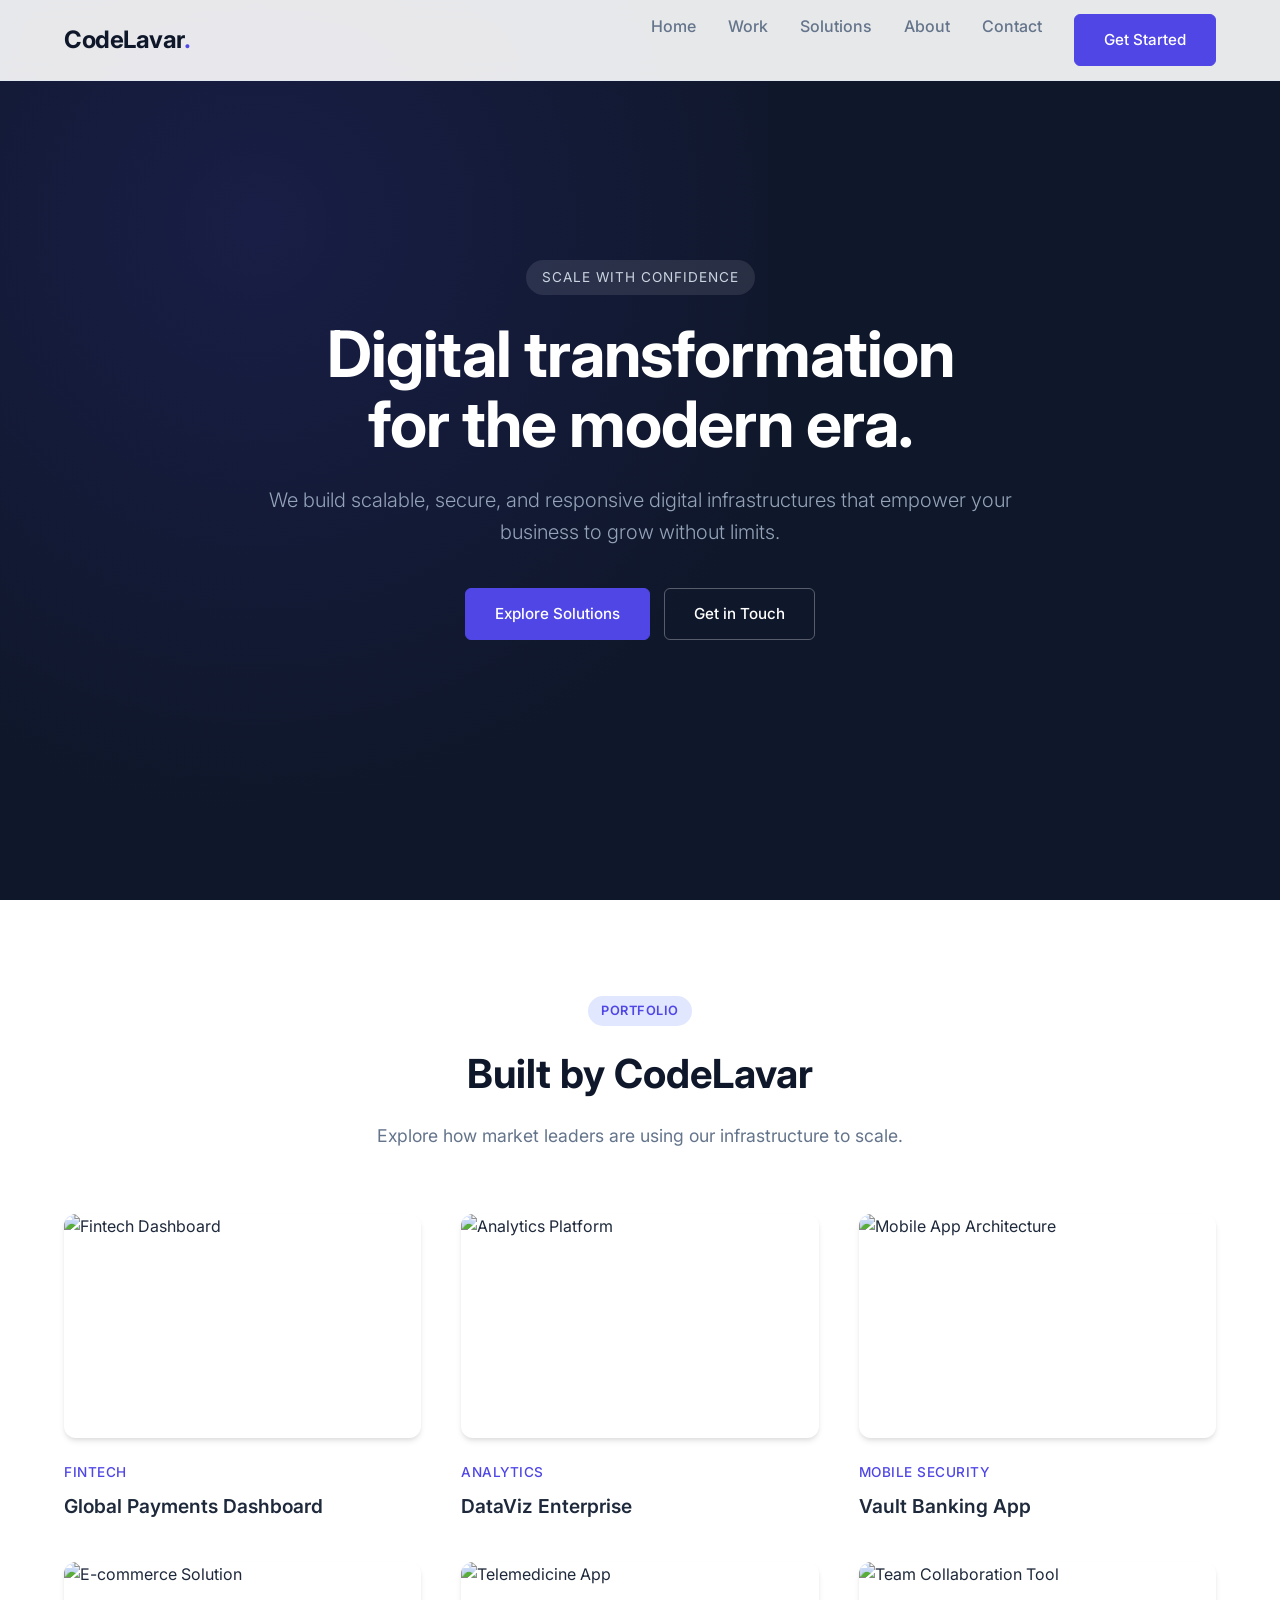
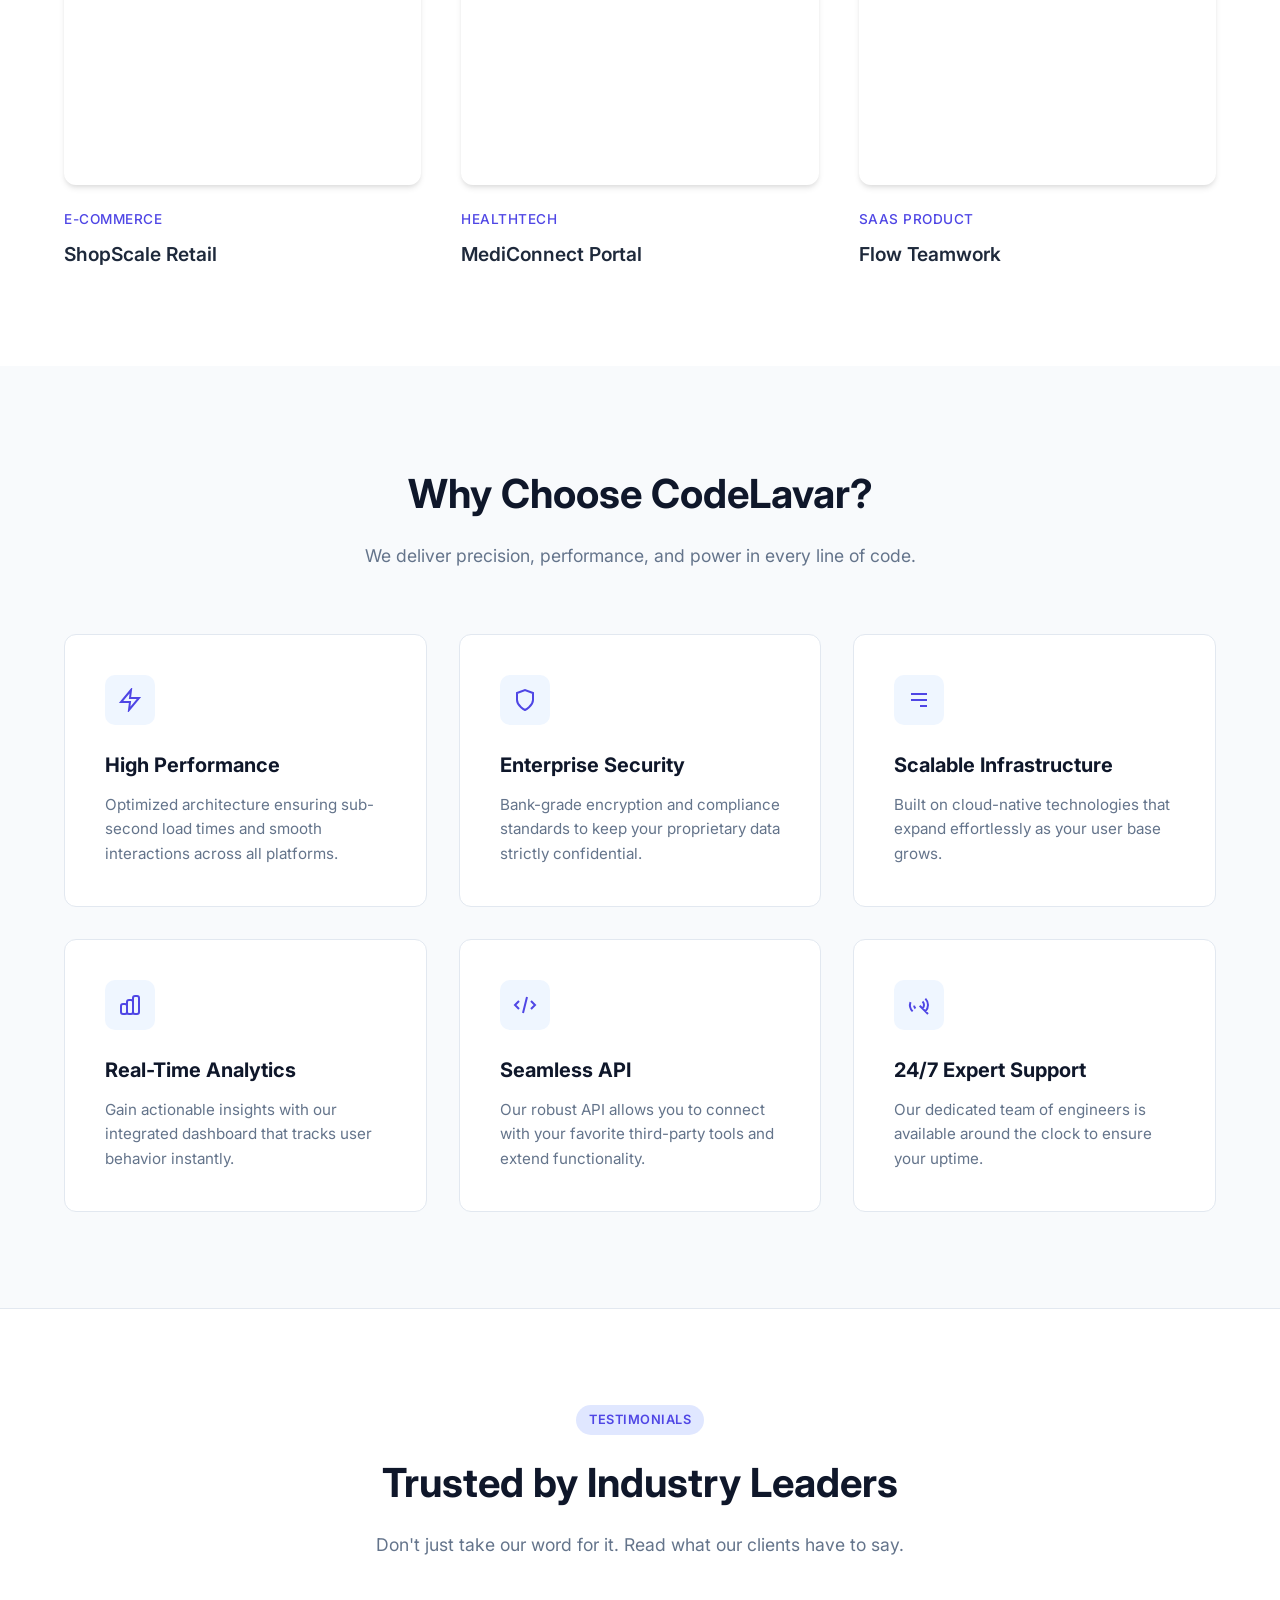
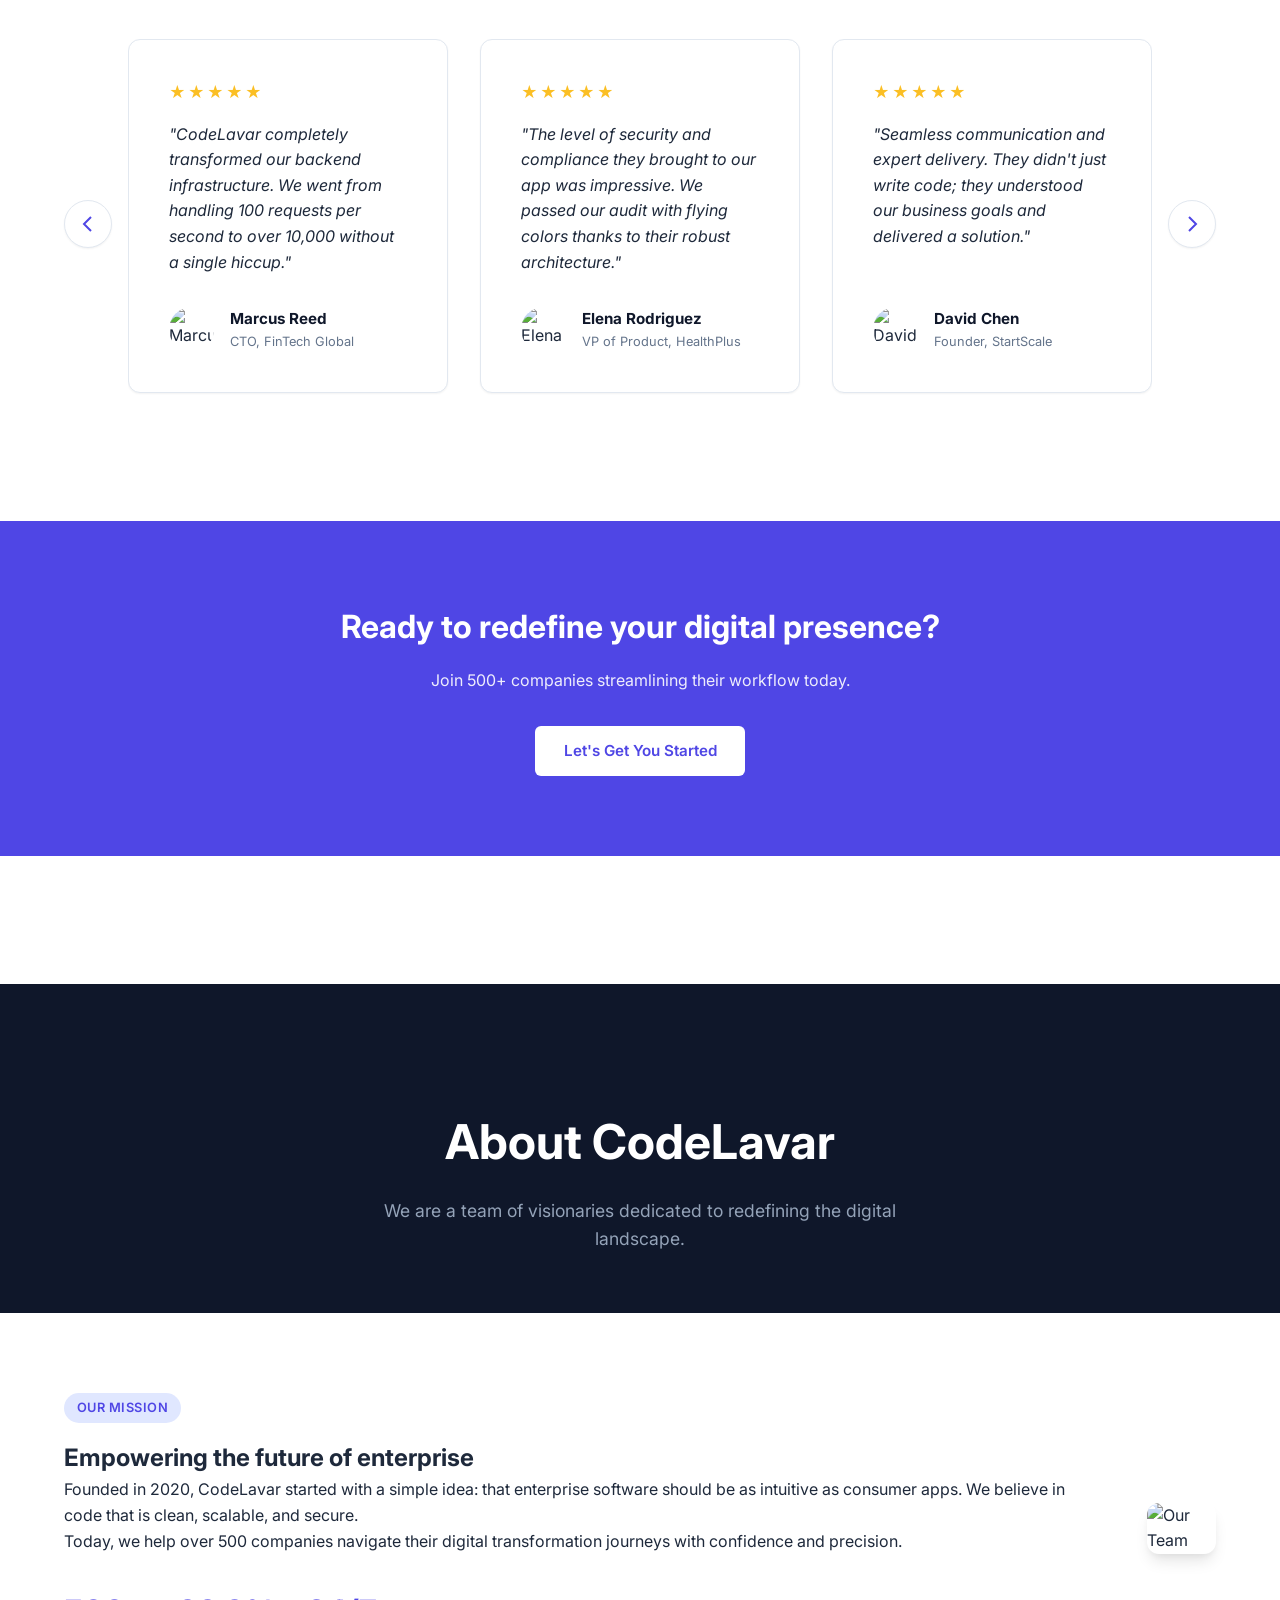
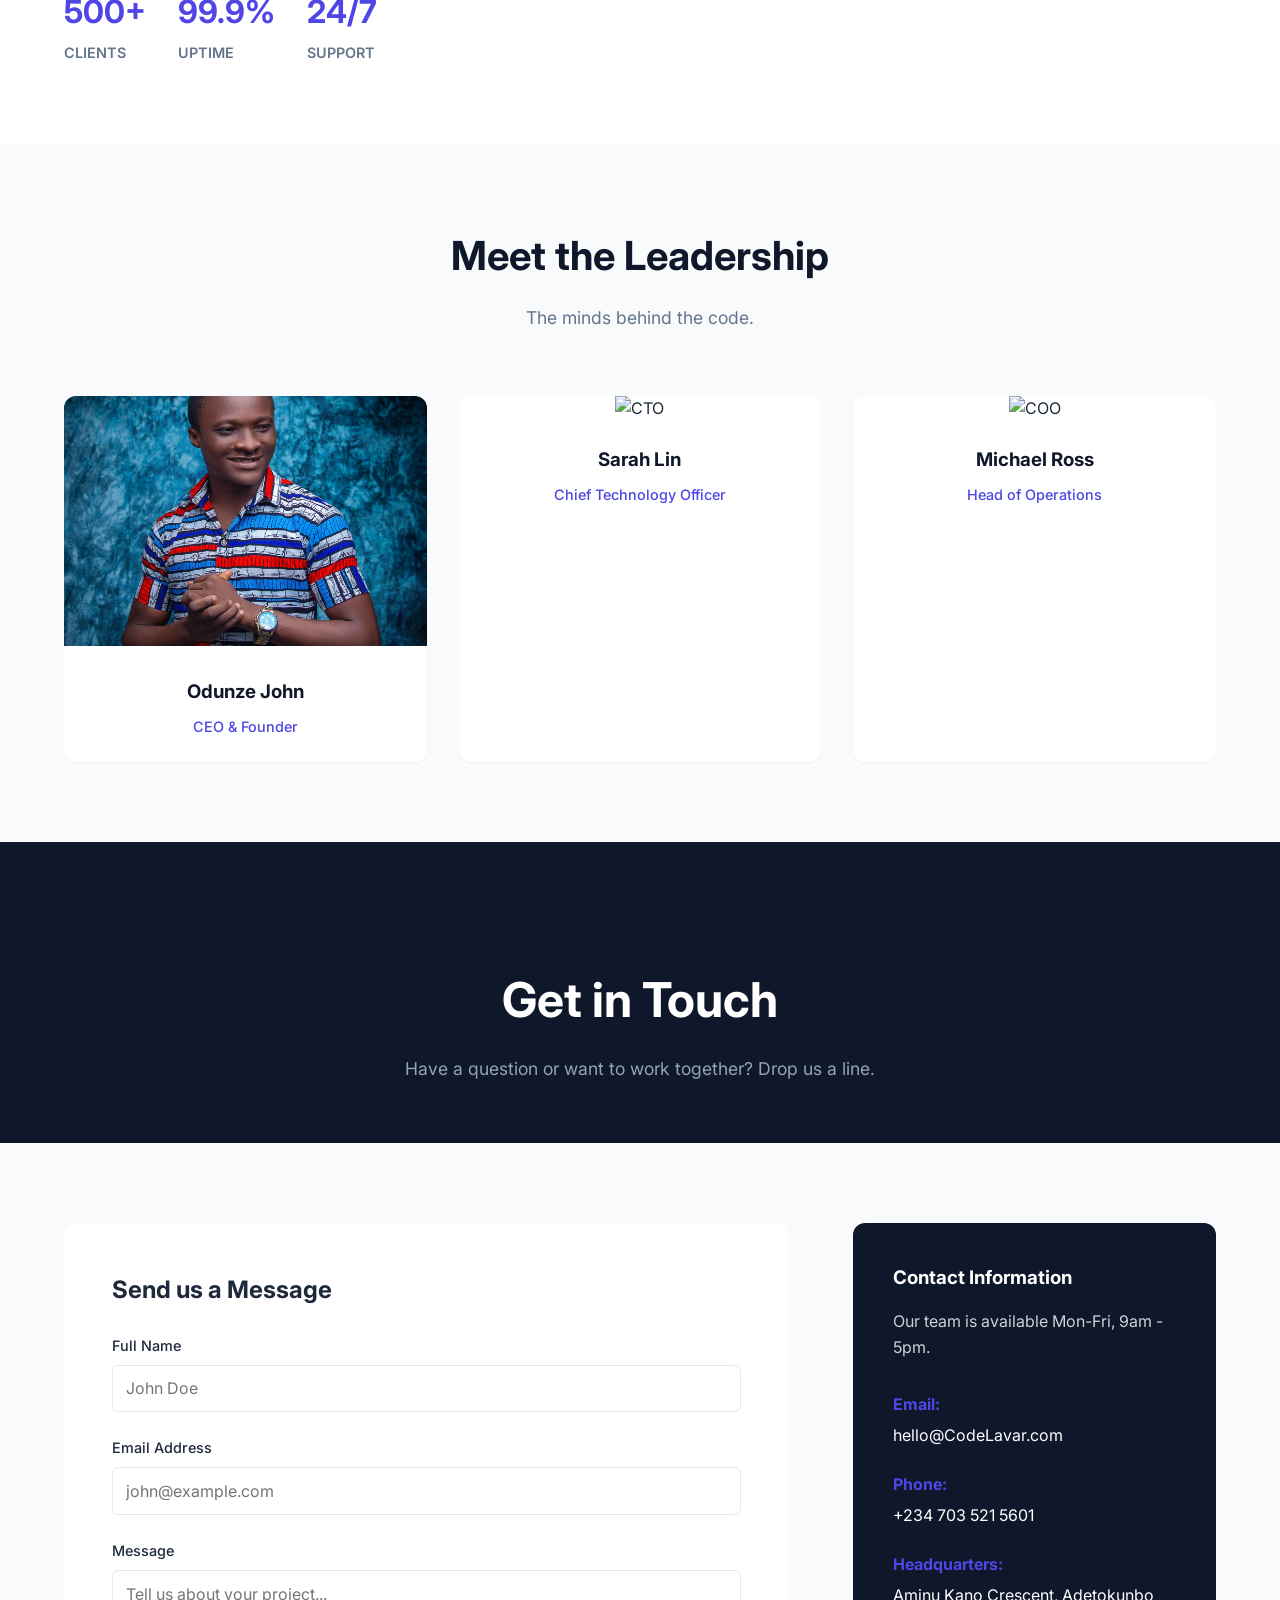
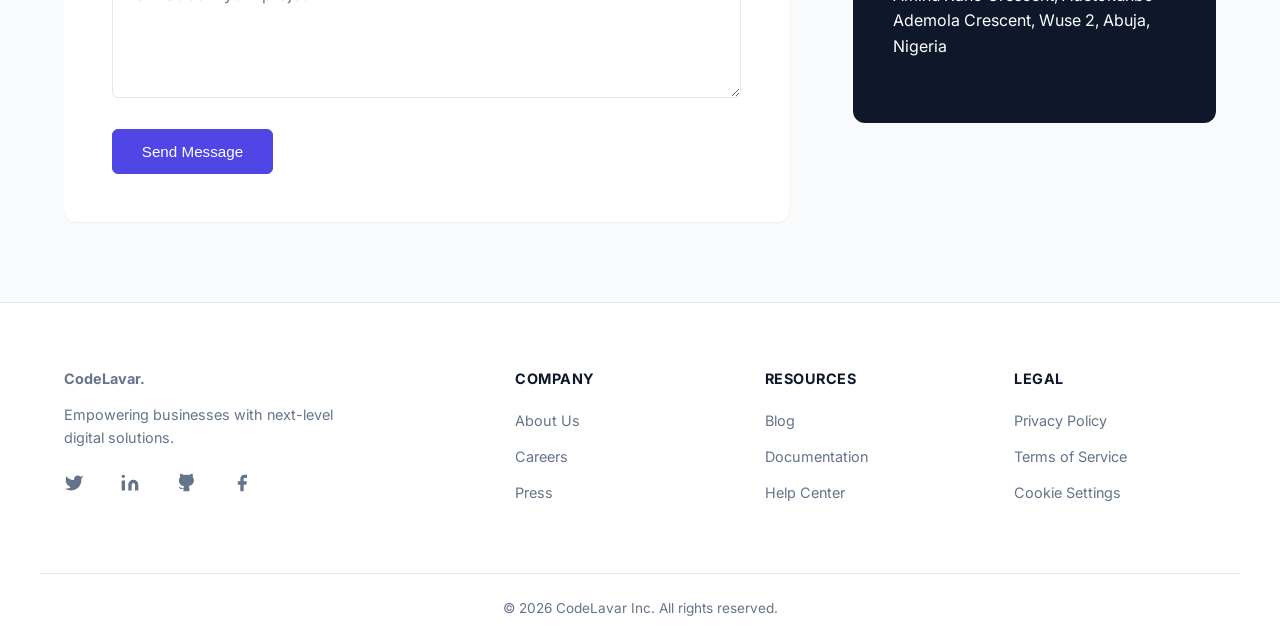
==== commit 0c87b5e1: "add privacy policy" ====
--- a/index.html
+++ b/index.html
@@ -18,7 +18,7 @@
     <!-- Navigation -->
     <header id="header">
       <div class="container nav-container">
-        <a href="#" class="logo">CodeLavar<span class="dot">.</span></a>
+        <a href="index.html" class="logo">CodeLavar<span class="dot">.</span></a>
 
         <nav>
           <ul class="nav-links">
@@ -428,7 +428,7 @@
         <div class="container cta-content">
           <h2>Ready to redefine your digital presence?</h2>
           <p>Join 500+ companies streamlining their workflow today.</p>
-          <a href="#contact" class="btn-white">Start Your Free Trial</a>
+          <a href="#contact" class="btn-white">Let's Get You Started</a>
         </div>
       </section> <br><br><br><br><br>
 
@@ -693,7 +693,7 @@
         <!-- Column 4 -->
         <div class="footer-col">
           <h4>Legal</h4>
-          <a href="#">Privacy Policy</a>
+          <a href="./privacy-policy.html">Privacy Policy</a>
           <a href="#">Terms of Service</a>
           <a href="#">Cookie Settings</a>
         </div>
--- a/style.css
+++ b/style.css
@@ -876,4 +876,20 @@
     .split-layout { flex-direction: column; }
     .contact-wrapper { grid-template-columns: 1fr; }
     .contact-form-container { padding: 1.5rem; }
+}
+
+/* Privacy Policy Styles */
+.privacy-heading {
+    font-size: 2.5rem;
+    /* margin-bottom: 1.5rem; */
+    margin-top: 5rem;
+}
+
+.privacy-section {
+    margin-bottom: 2rem;
+    margin-left: 1rem;
+    margin-right: 1rem;
+    align-items: center;
+    justify-content: center;
+    
 }
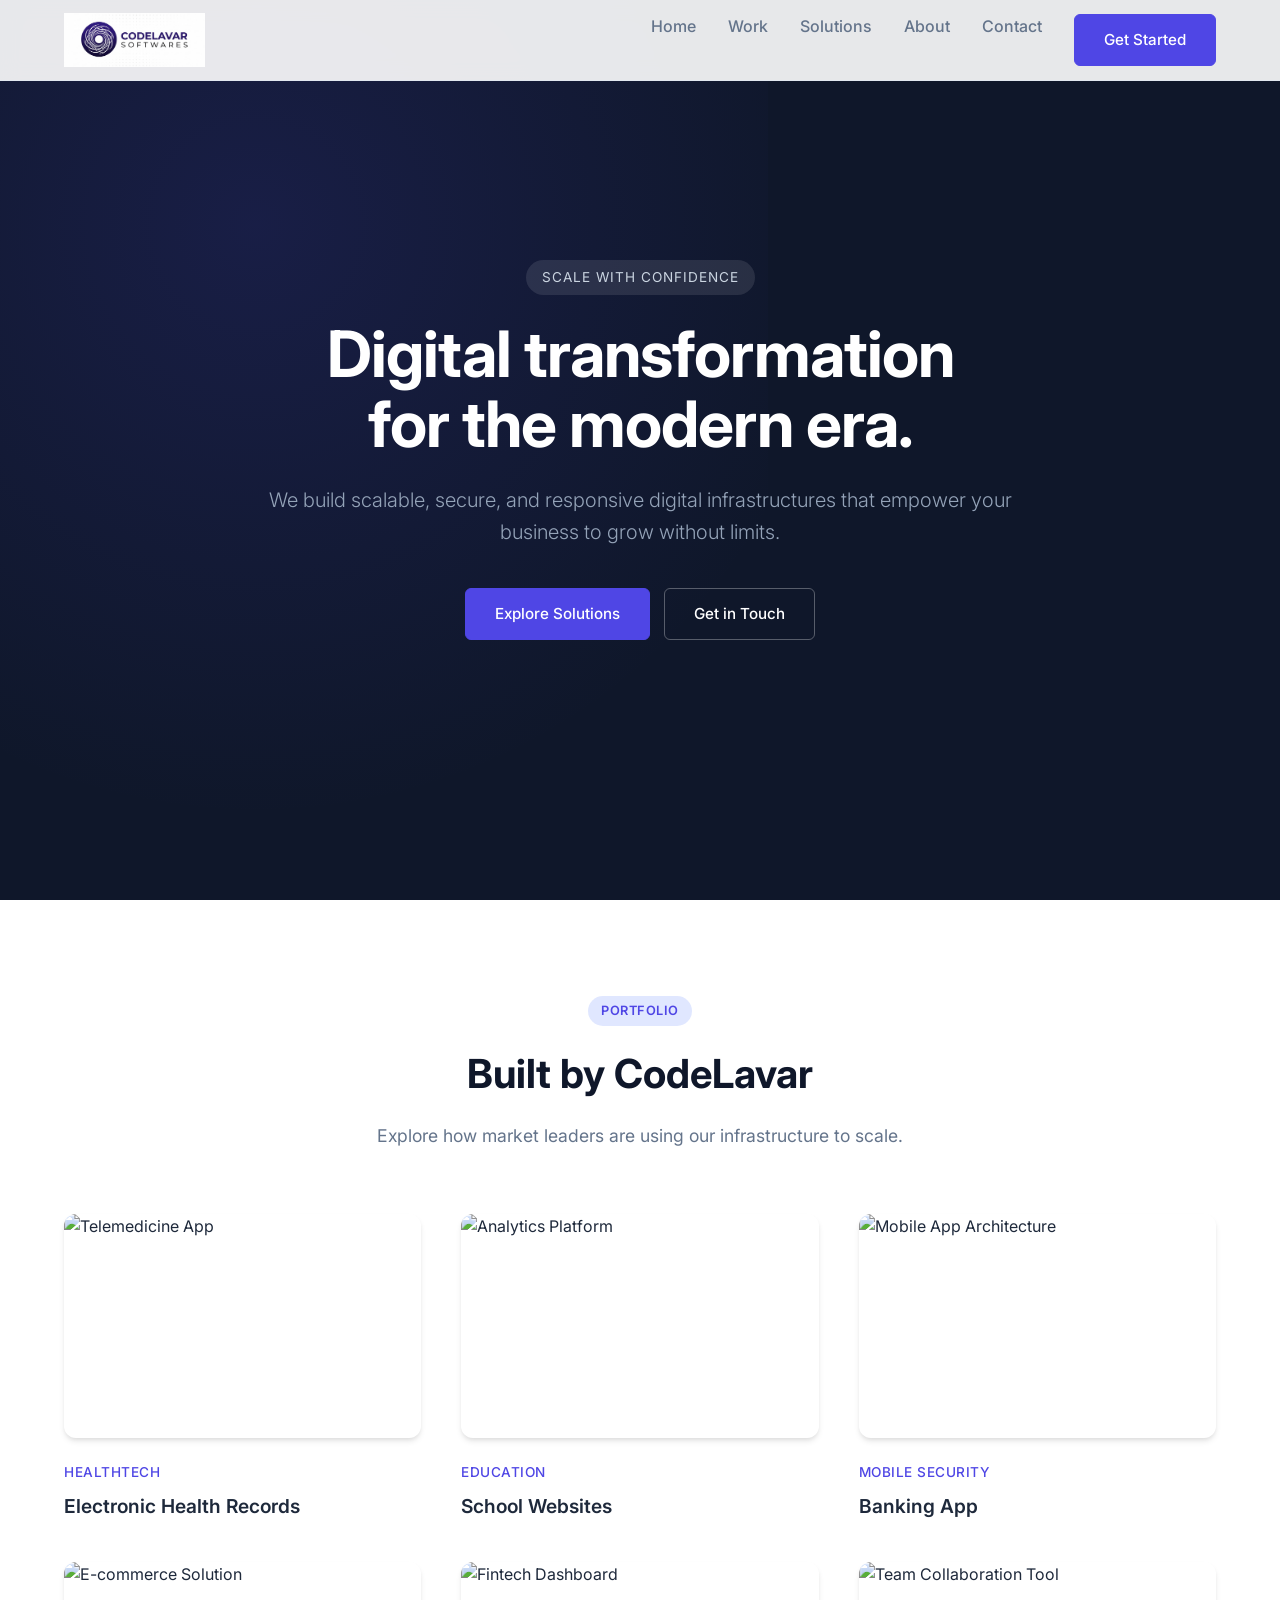
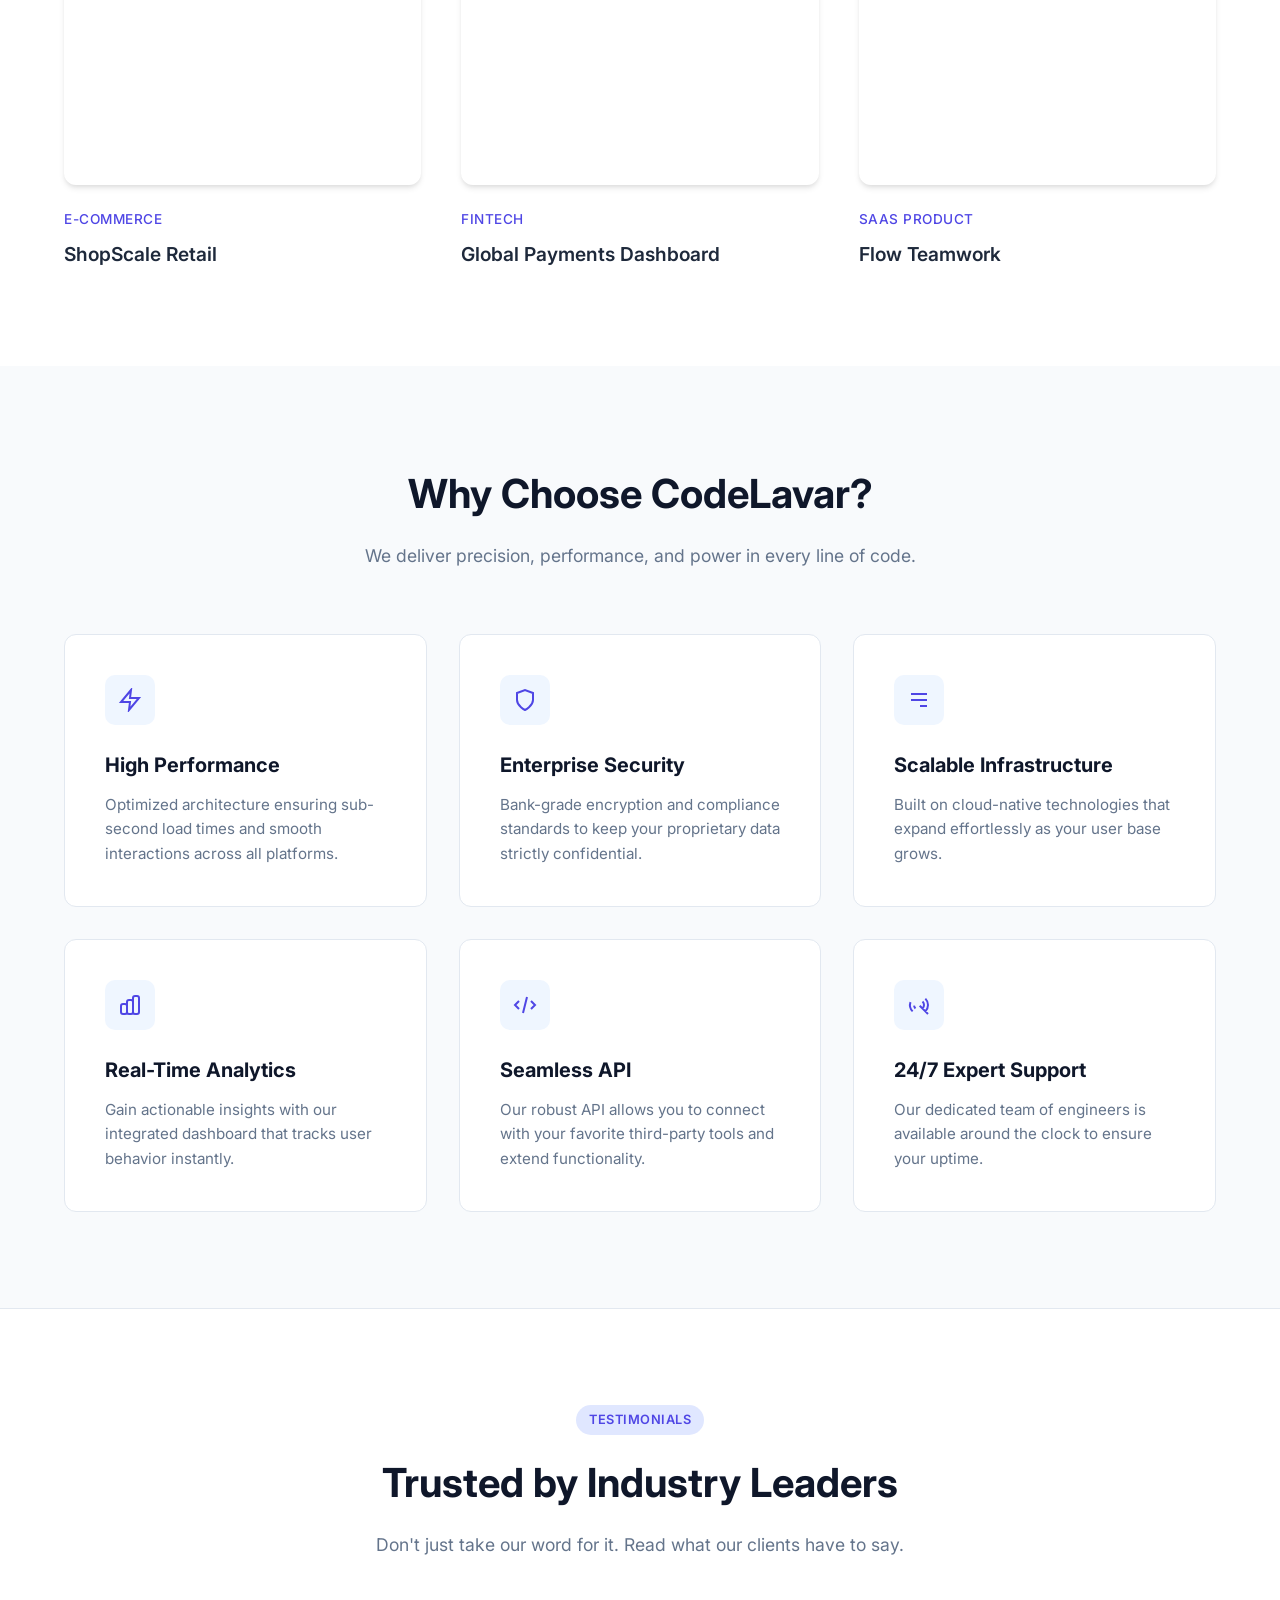
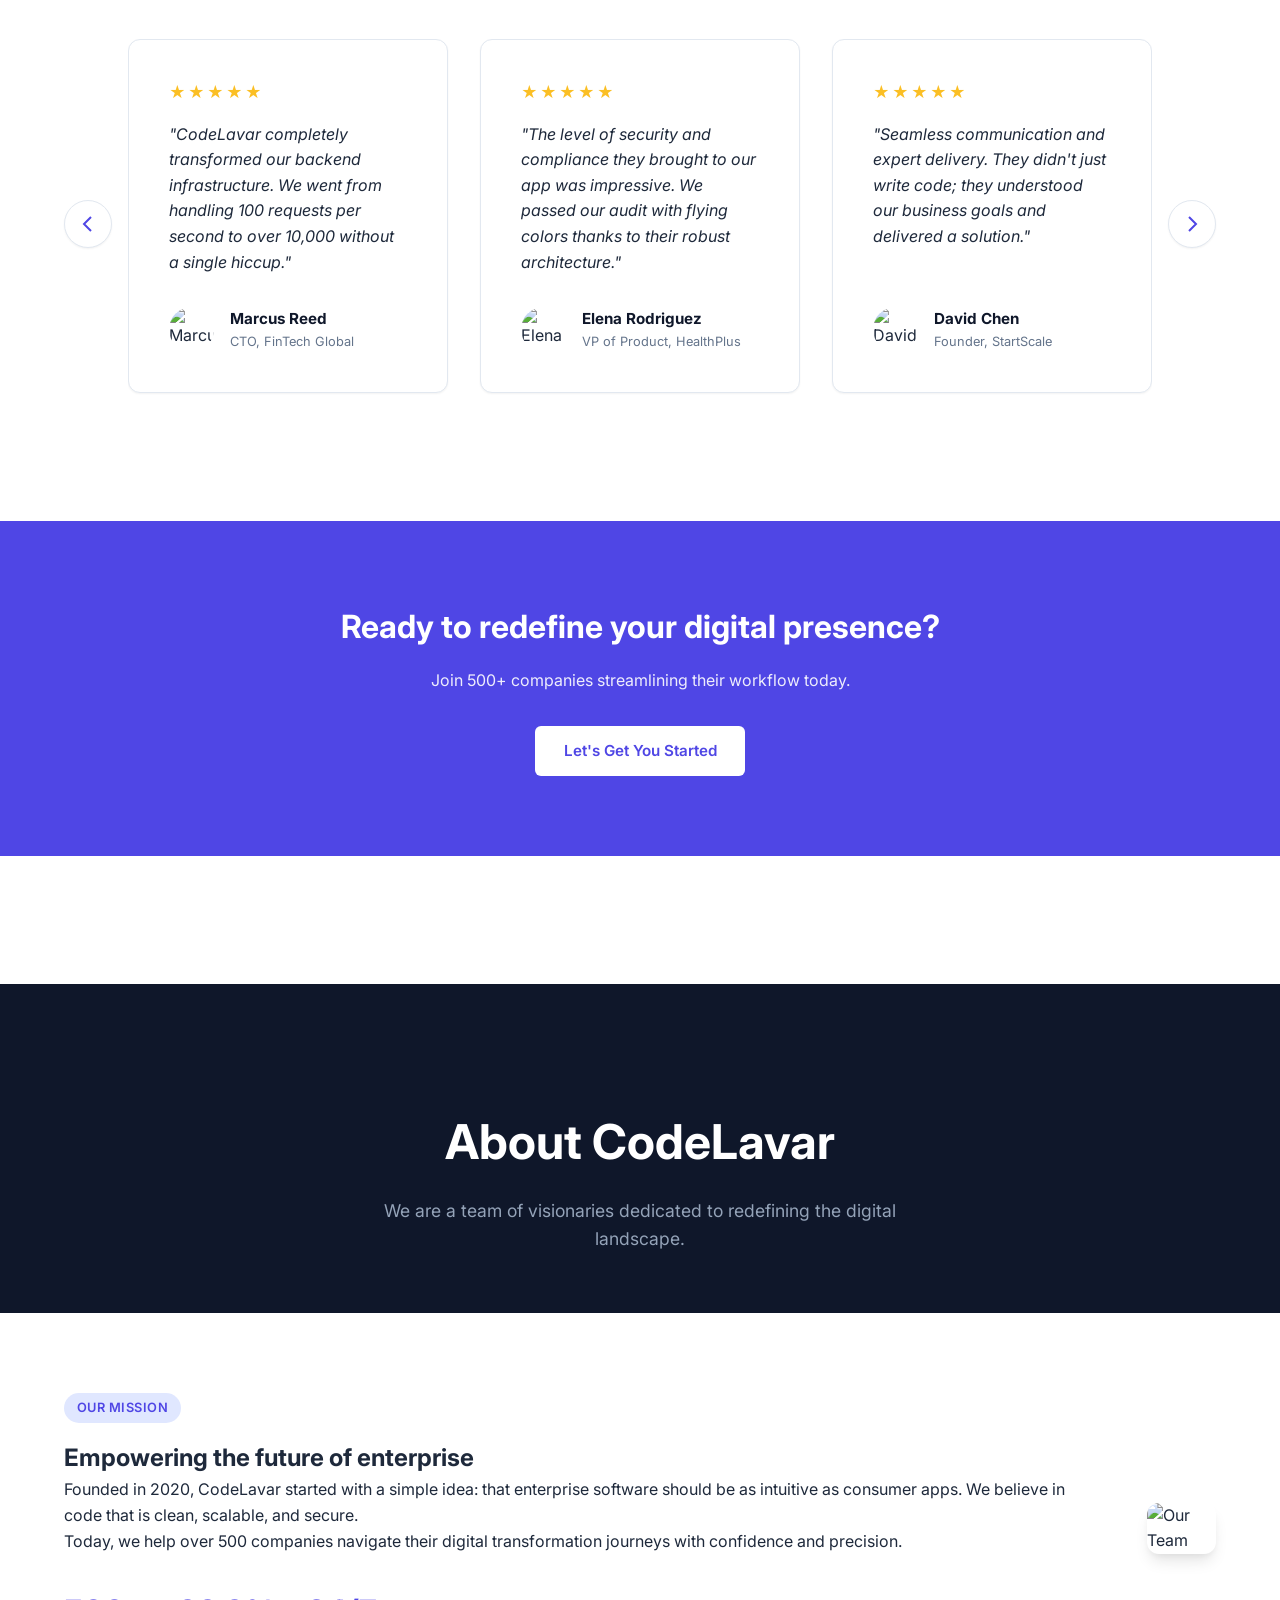
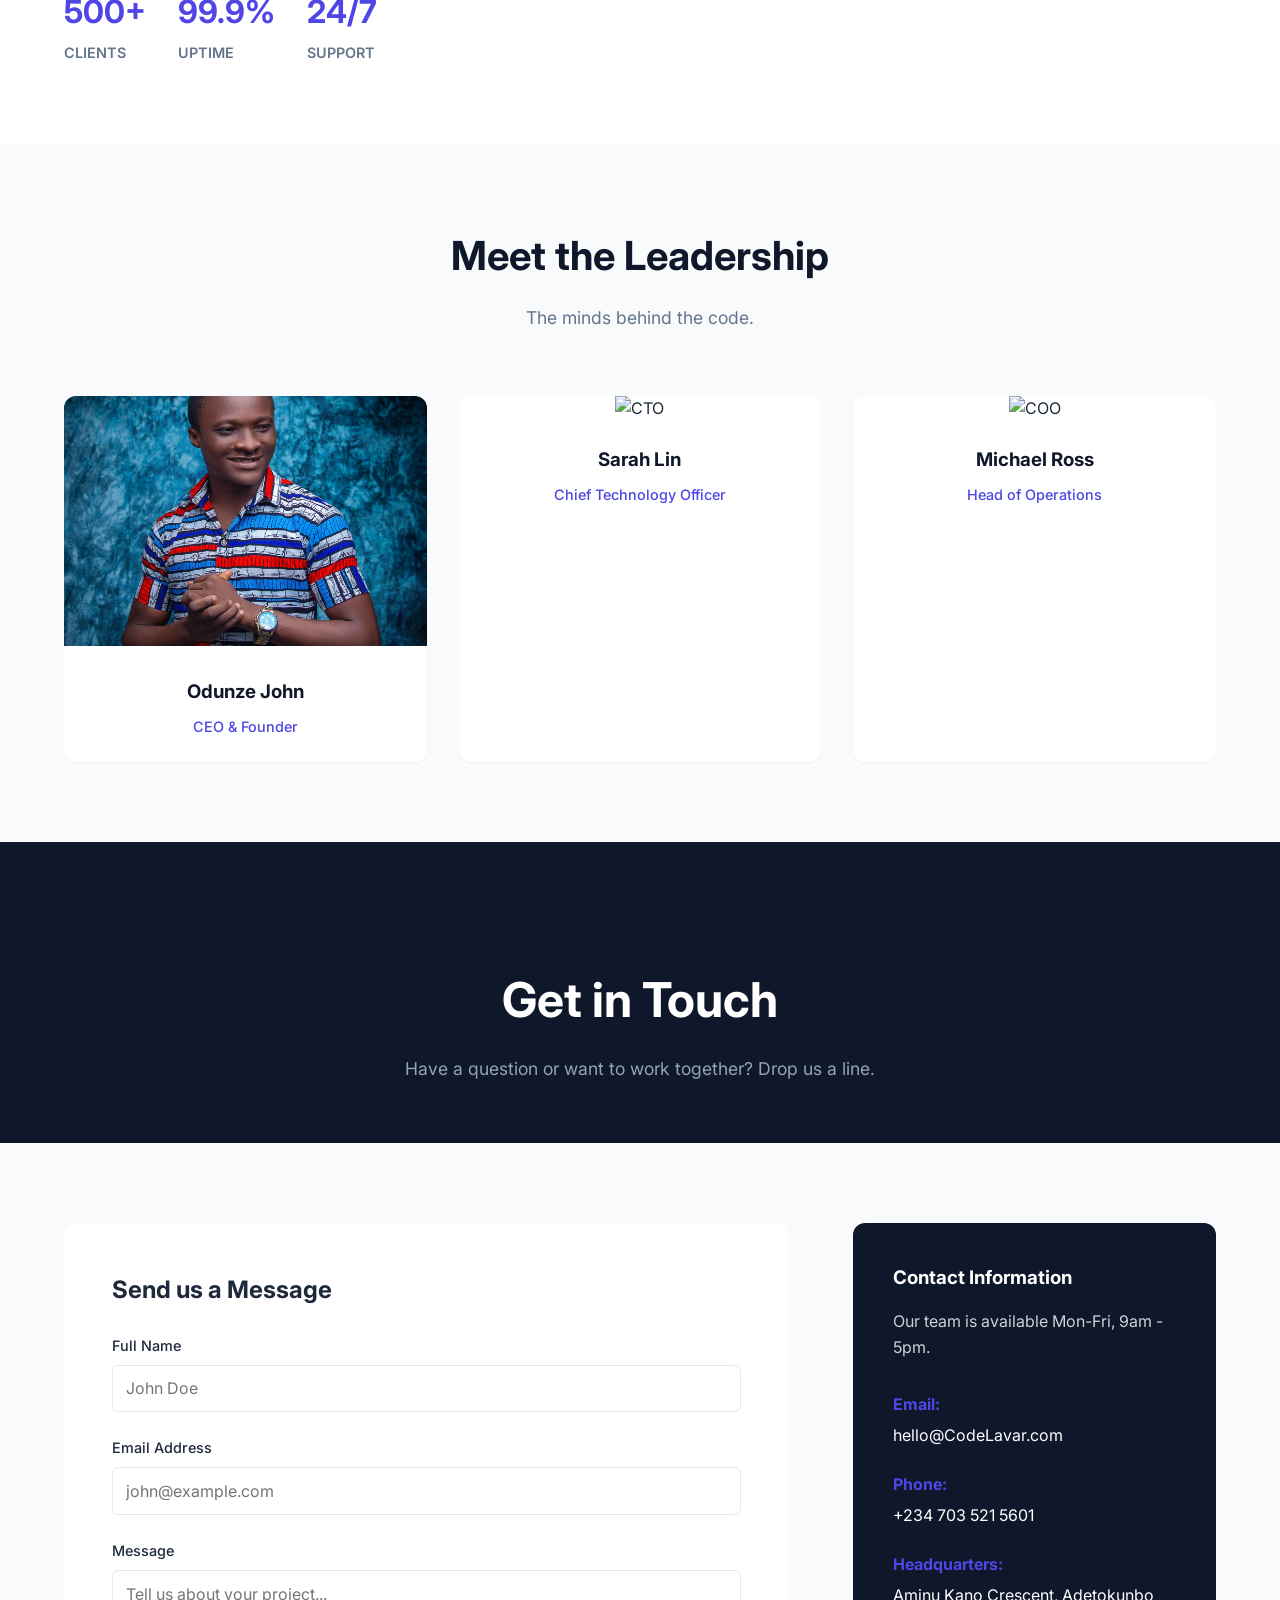
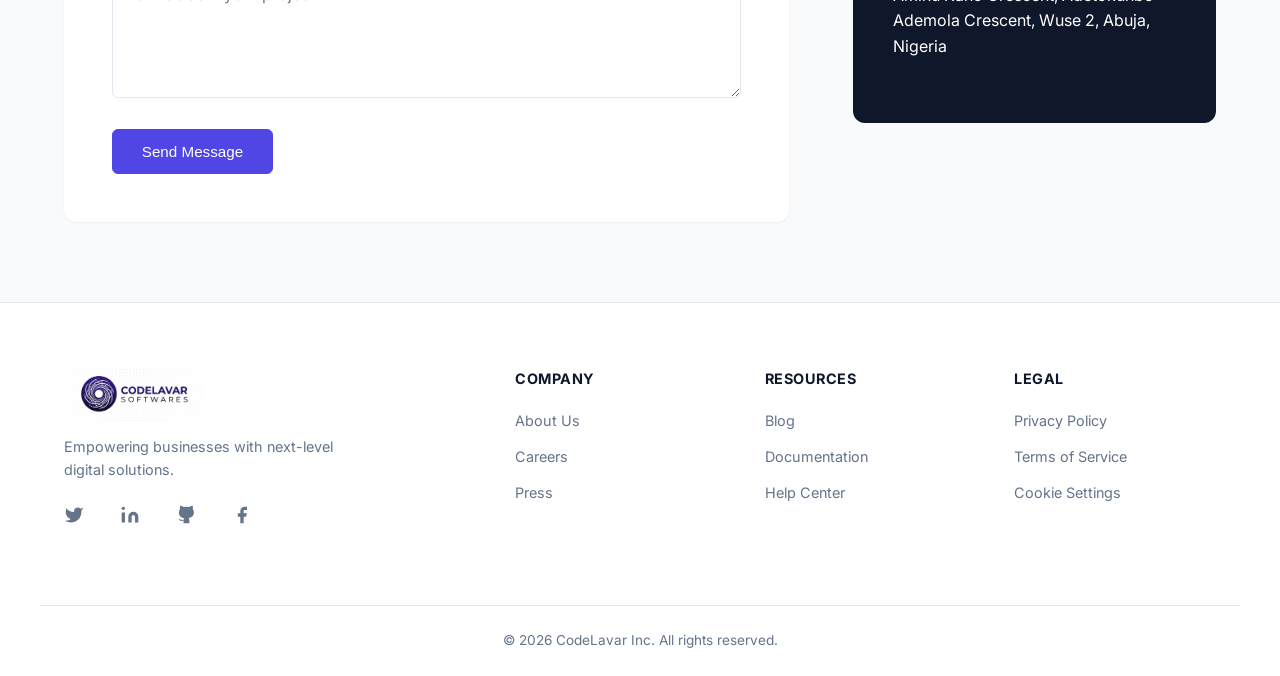
==== commit aad49ab7: "update logo and icon" ====
--- a/index.html
+++ b/index.html
@@ -8,6 +8,7 @@
       content="Professional Enterprise Solutions for modern businesses."
     />
     <title>CodeLavar | Enterprise Solutions</title>
+    <link rel="icon" href="images/favicon.jpeg" type="image/x-icon" />
     <link
       href="https://fonts.googleapis.com/css2?family=Inter:wght@300;400;600;700&display=swap"
       rel="stylesheet"
@@ -18,9 +19,9 @@
     <!-- Navigation -->
     <header id="header">
       <div class="container nav-container">
-        <a href="index.html" class="logo">CodeLavar<span class="dot">.</span></a>
-
-        <nav>
+        <a href="index.html" class="logo"><img src="./images/logo.jpeg" alt="CodeLavar Logo"></a>
+
+        <nav> 
           <ul class="nav-links">
             <li><a href="index.html">Home</a></li>
             <li><a href="#samples">Work</a></li>
@@ -73,19 +74,21 @@
 
           <div class="samples-grid">
             <!-- Project 1 -->
-            <div class="project-card">
+             <div class="project-card">
               <div class="project-image">
                 <img
-                  src="https://images.unsplash.com/photo-1460925895917-afdab827c52f?auto=format&fit=crop&w=800&q=80"
-                  alt="Fintech Dashboard"
+                  src="https://images.unsplash.com/photo-1576091160399-112ba8d25d1d?auto=format&fit=crop&w=800&q=80"
+                  alt="Telemedicine App"
                 />
                 <div class="overlay">
-                  <a href="#" class="btn-icon">➜</a>
+                  <a href="https://lifecarehospital.net/" class="btn-icon"
+                  target="_blank" rel="noopener noreferrer"
+                  >➜</a>
                 </div>
               </div>
               <div class="project-info">
-                <span class="category">Fintech</span>
-                <h3>Global Payments Dashboard</h3>
+                <span class="category">HealthTech</span>
+                <h3>Electronic Health Records</h3>
               </div>
             </div>
 
@@ -93,16 +96,18 @@
             <div class="project-card">
               <div class="project-image">
                 <img
-                  src="https://images.unsplash.com/photo-1551288049-bebda4e38f71?auto=format&fit=crop&w=800&q=80"
+                  src="https://cdn.guardian.ng/wp-content/uploads/2025/03/Educational-Policy.jpg"
                   alt="Analytics Platform"
                 />
                 <div class="overlay">
-                  <a href="#" class="btn-icon">➜</a>
+                  <a href="https://www.popejohnpaulseminary.org/" class="btn-icon"
+                    target="_blank" rel="noopener noreferrer"
+                    >➜</a>
                 </div>
               </div>
               <div class="project-info">
-                <span class="category">Analytics</span>
-                <h3>DataViz Enterprise</h3>
+                <span class="category">Education</span>
+                <h3>School Websites</h3>
               </div>
             </div>
 
@@ -119,7 +124,7 @@
               </div>
               <div class="project-info">
                 <span class="category">Mobile Security</span>
-                <h3>Vault Banking App</h3>
+                <h3>Banking App</h3>
               </div>
             </div>
 
@@ -144,16 +149,16 @@
             <div class="project-card">
               <div class="project-image">
                 <img
-                  src="https://images.unsplash.com/photo-1576091160399-112ba8d25d1d?auto=format&fit=crop&w=800&q=80"
-                  alt="Telemedicine App"
+                  src="https://images.unsplash.com/photo-1460925895917-afdab827c52f?auto=format&fit=crop&w=800&q=80"
+                  alt="Fintech Dashboard"
                 />
                 <div class="overlay">
                   <a href="#" class="btn-icon">➜</a>
                 </div>
               </div>
               <div class="project-info">
-                <span class="category">HealthTech</span>
-                <h3>MediConnect Portal</h3>
+                <span class="category">Fintech</span>
+                <h3>Global Payments Dashboard</h3>
               </div>
             </div>
 
@@ -614,9 +619,7 @@
       <div class="container footer-grid">
         <!-- Column 1 -->
         <div class="footer-col">
-          <a href="#" class="logo-footer"
-            >CodeLavar<span class="dot">.</span></a
-          >
+          <a href="index.html" class="logo"><img src="./images/logo.jpeg" alt="CodeLavar Logo"></a>
           <p>Empowering businesses with next-level digital solutions.</p>
 
           <!-- Social Media Buttons -->
--- a/style.css
+++ b/style.css
@@ -117,7 +117,7 @@
     height: 80px;
 }
 
-.logo {
+/* .logo {
     font-size: 1.5rem;
     font-weight: 700;
     color: var(--dark-bg);
@@ -126,6 +126,19 @@
 
 .logo .dot {
     color: var(--primary);
+} */
+
+.logo {
+    display: flex;
+    align-items: center;
+    text-decoration: none;
+}
+
+.logo img {
+    height: 55px;
+    width: auto;
+    display: block;
+    object-fit: contain;
 }
 
 .nav-links {
@@ -666,6 +679,10 @@
         margin-left: 0;
     }
 
+    /* .logo-footer {
+        margin-bottom: 1rem;
+    } */
+
     .footer-grid {
         grid-template-columns: 1fr;
         gap: 2rem;
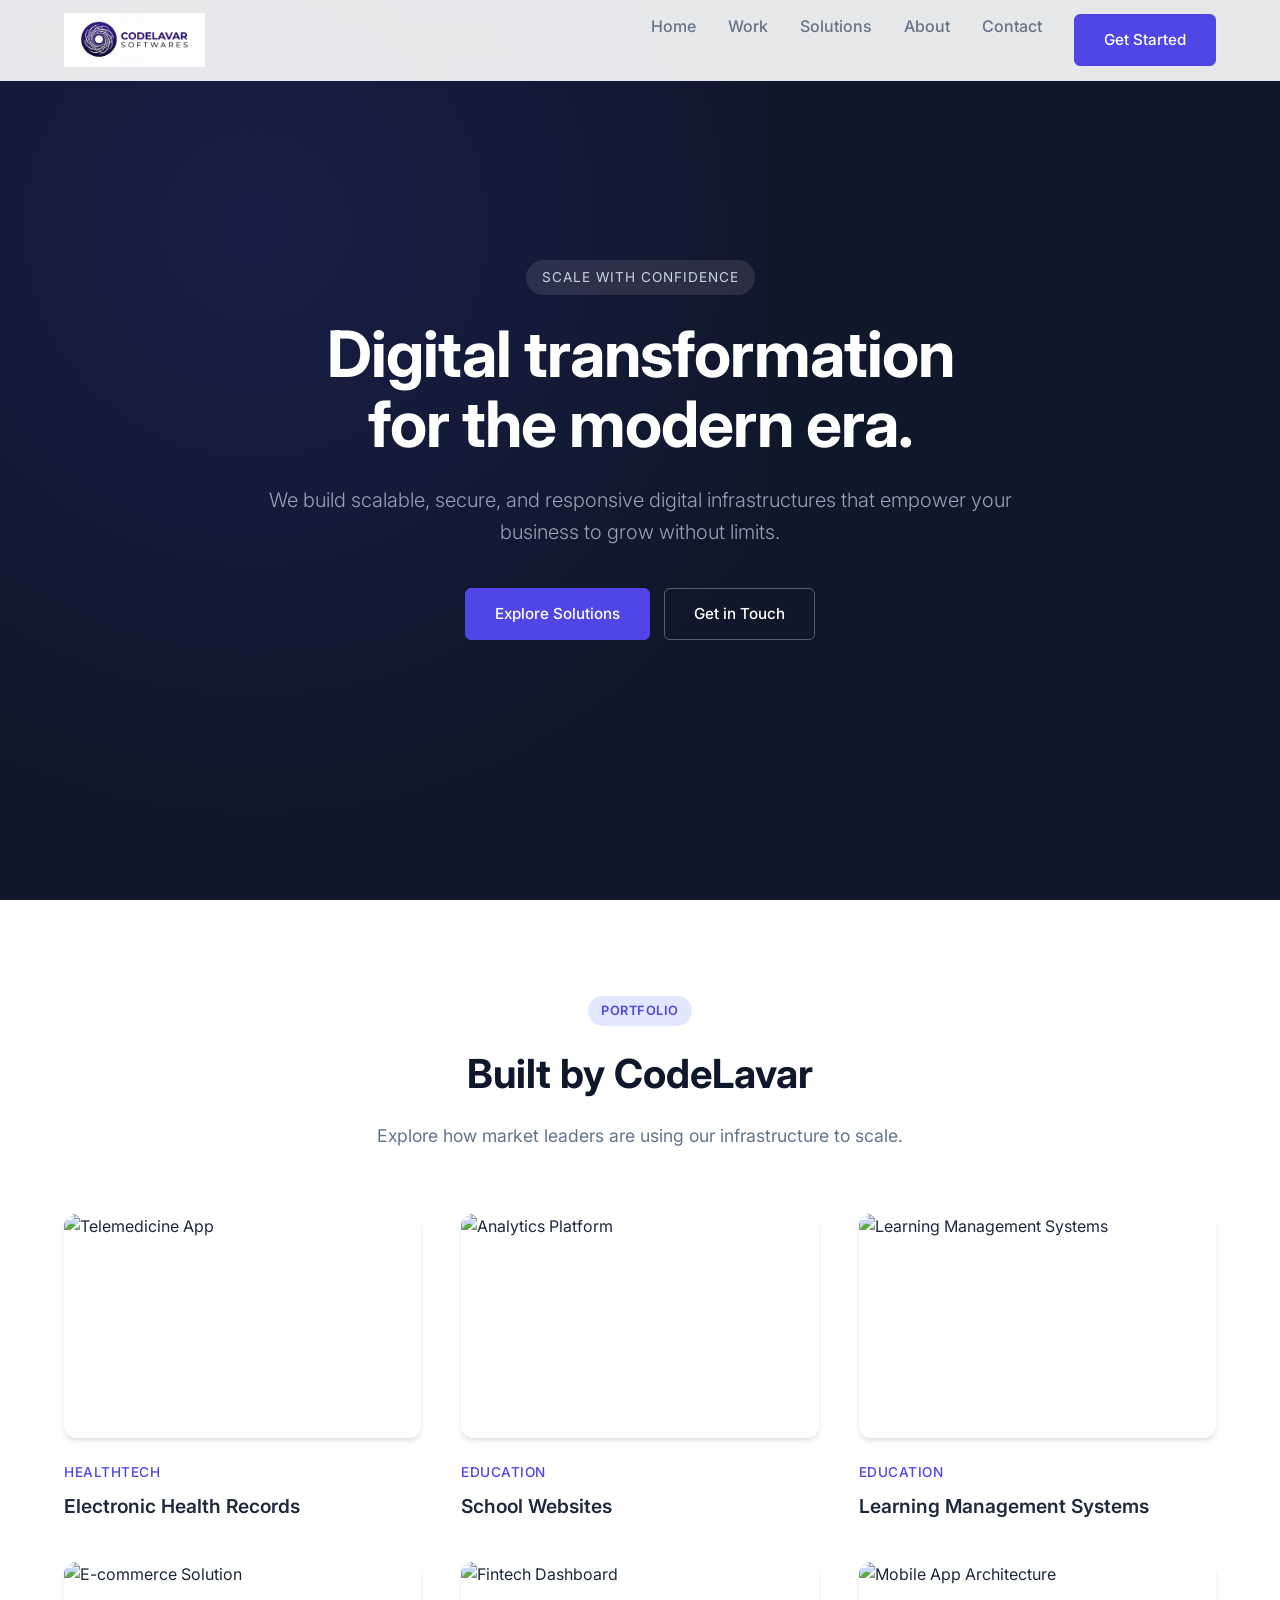
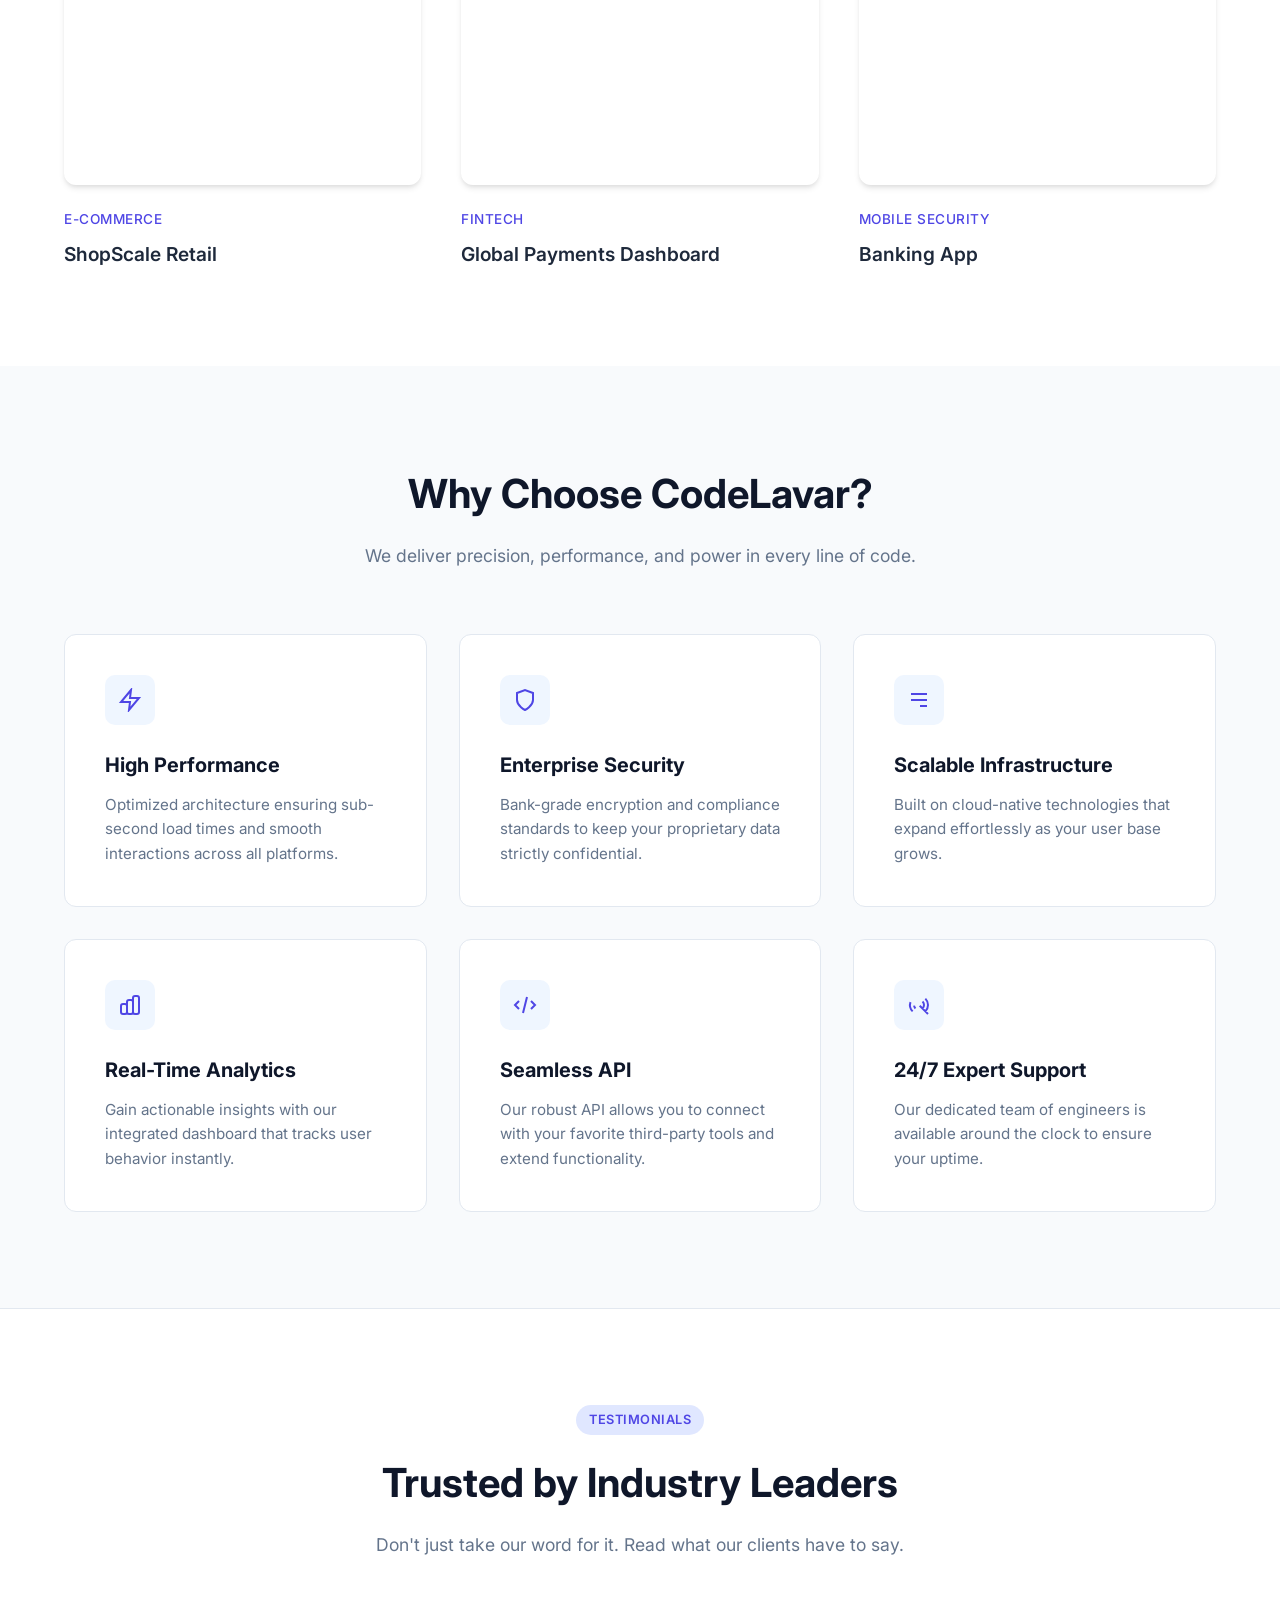
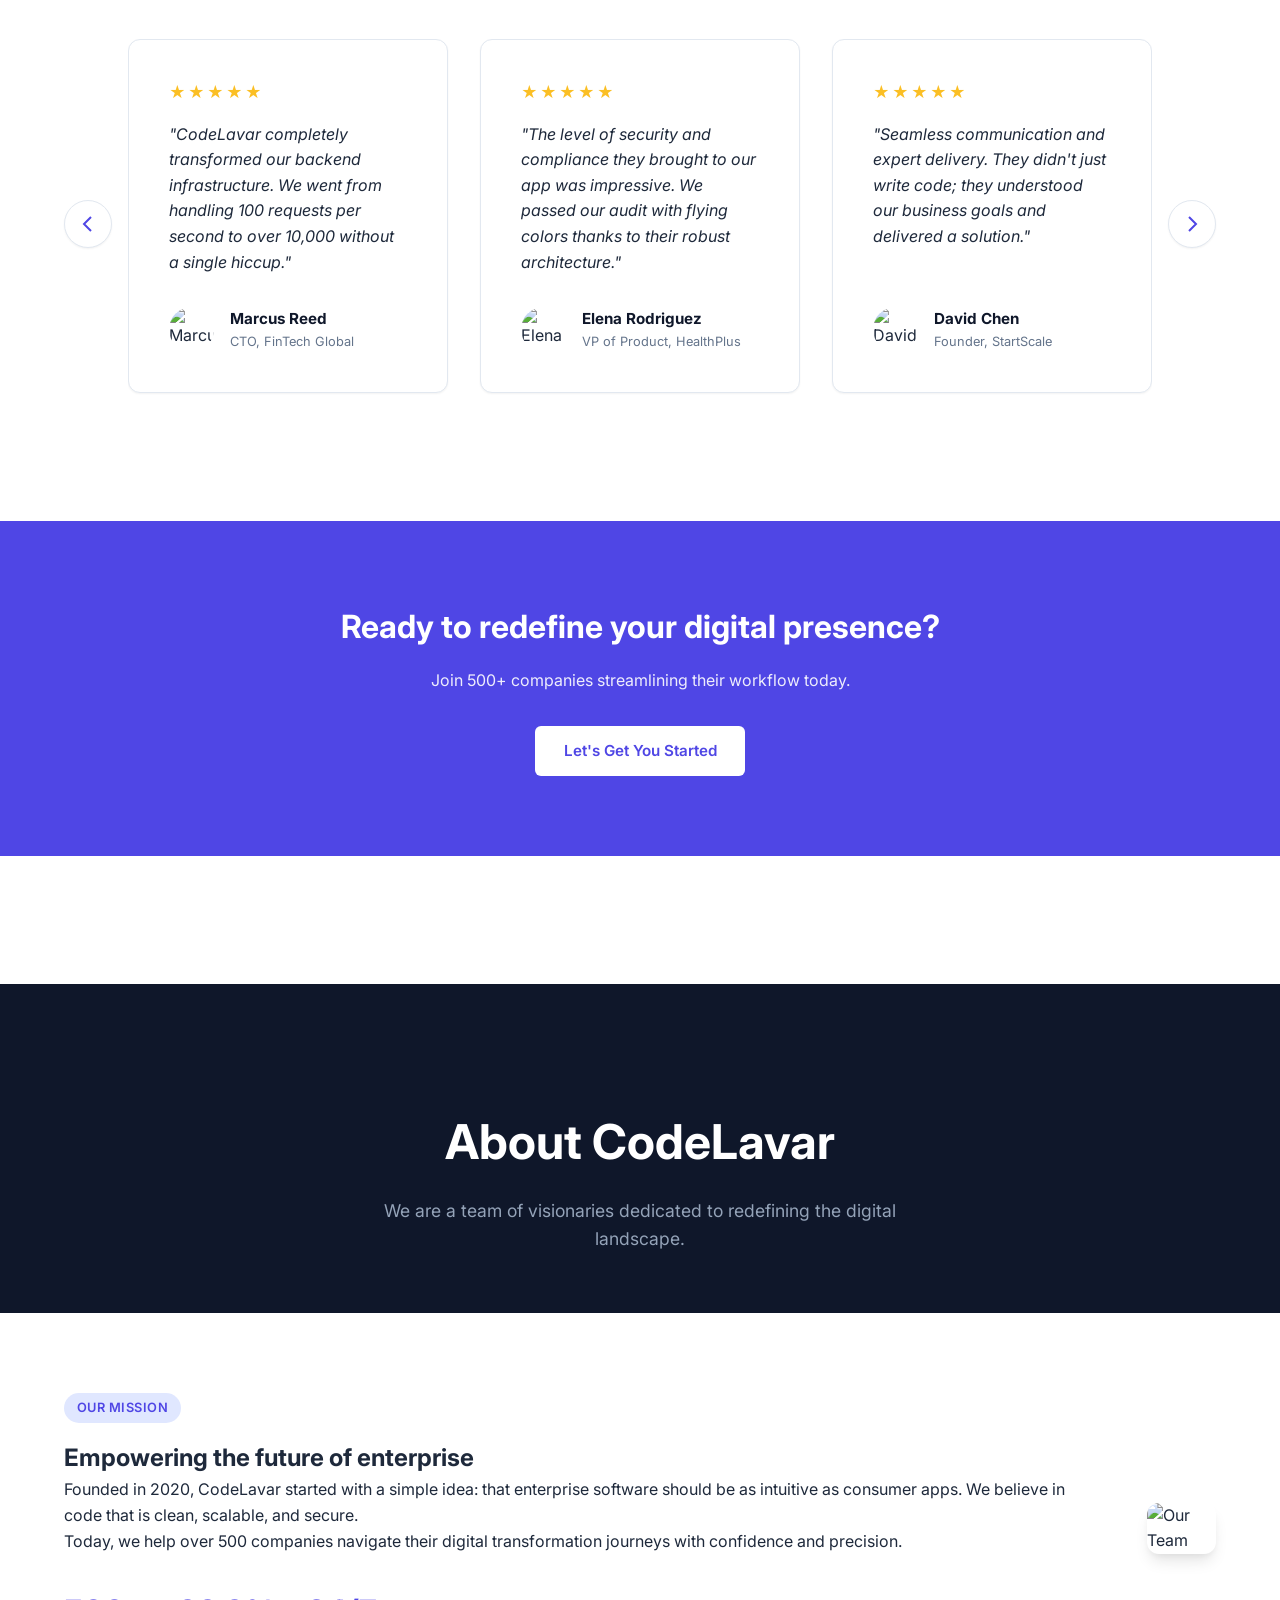
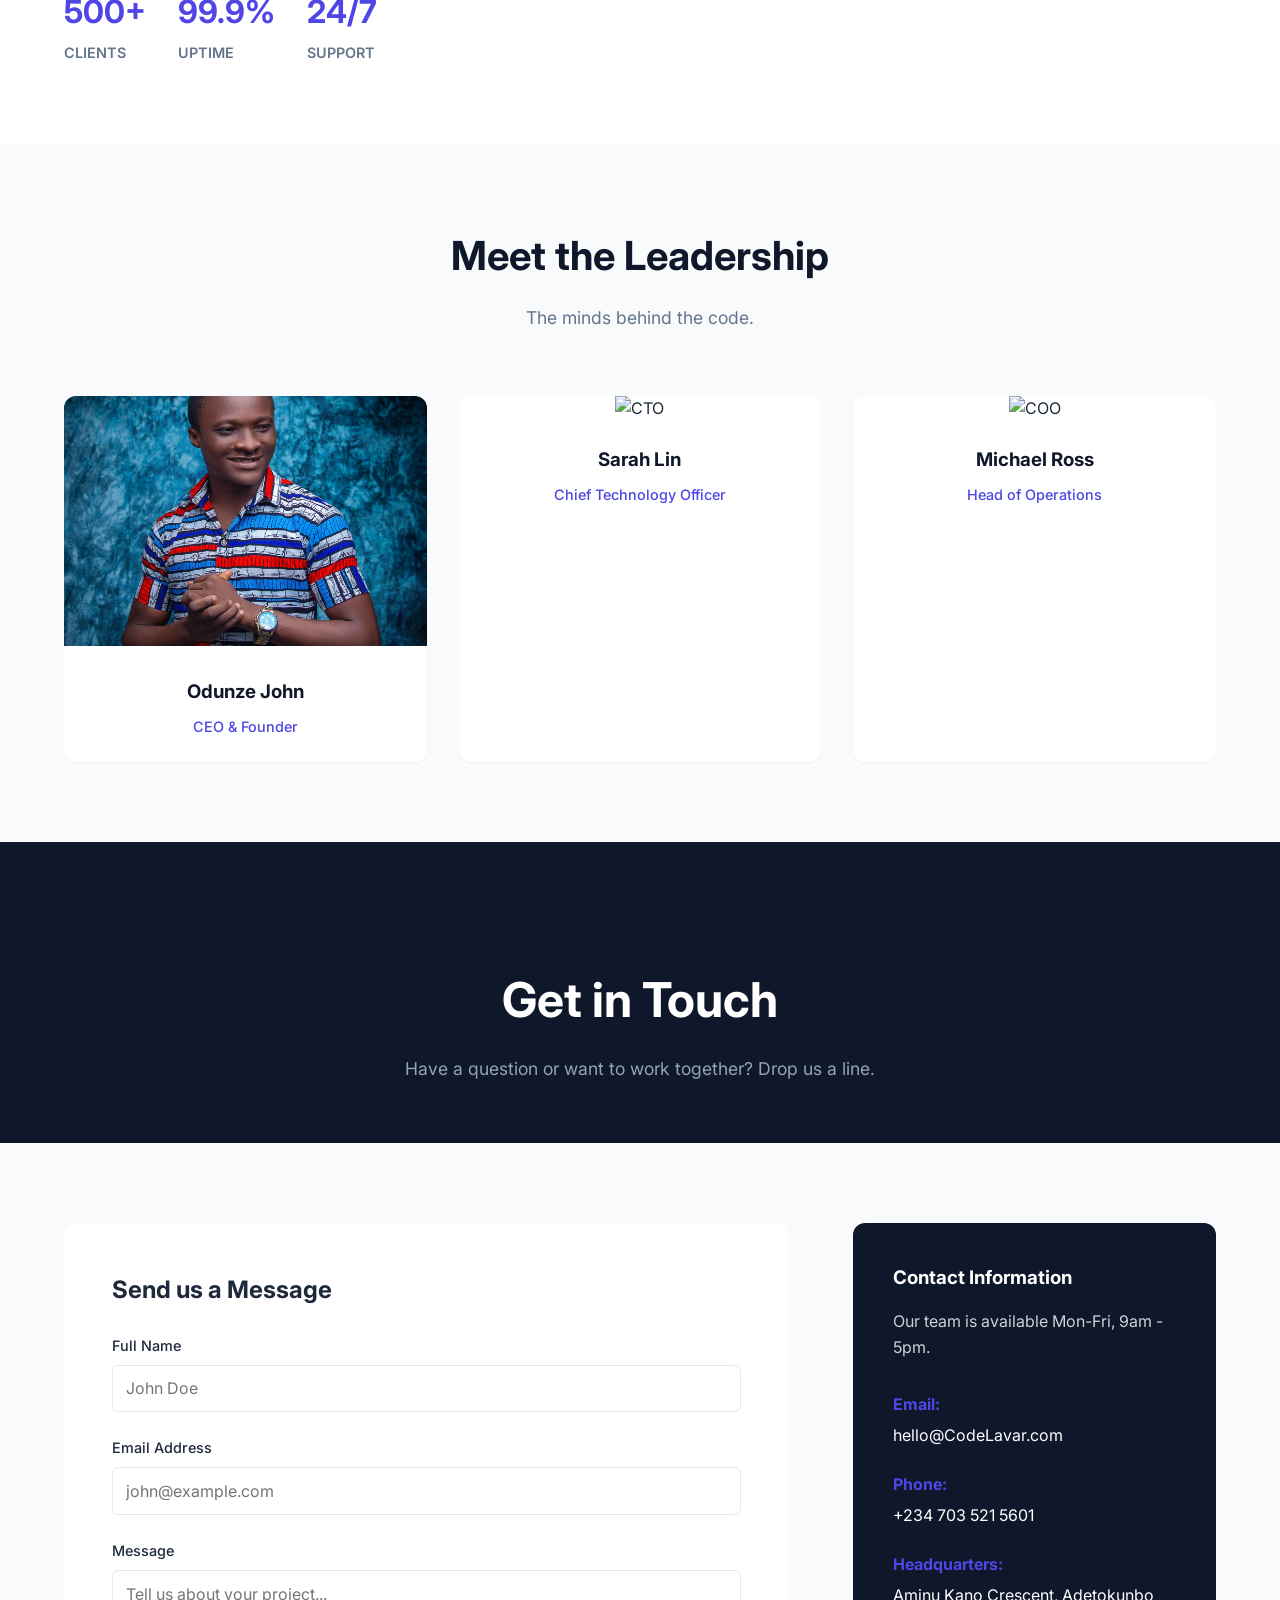
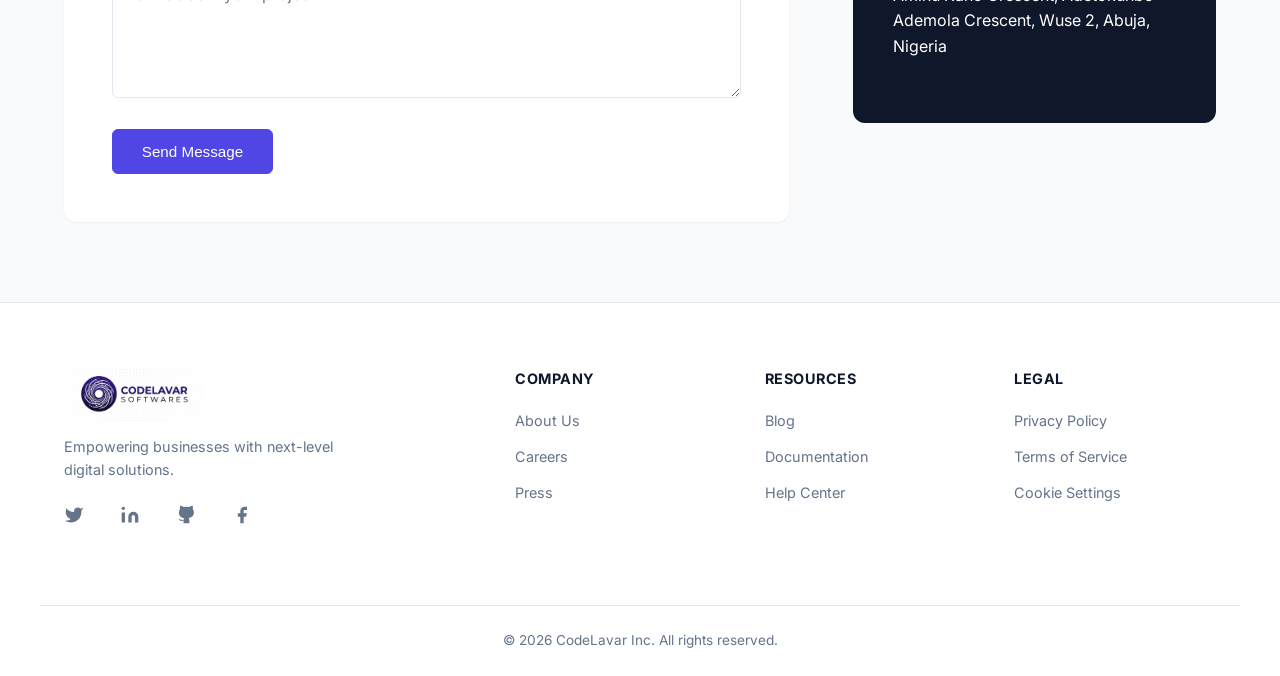
==== commit d2b7fb13: "update projects" ====
--- a/index.html
+++ b/index.html
@@ -7,8 +7,8 @@
       name="description"
       content="Professional Enterprise Solutions for modern businesses."
     />
-    <title>CodeLavar | Enterprise Solutions</title>
-    <link rel="icon" href="images/favicon.jpeg" type="image/x-icon" />
+    <title>CodeLavar Softwares | Enterprise Solutions</title>
+    <link rel="icon" href="images/favicon.png" type="image/x-icon" />
     <link
       href="https://fonts.googleapis.com/css2?family=Inter:wght@300;400;600;700&display=swap"
       rel="stylesheet"
@@ -115,16 +115,17 @@
             <div class="project-card">
               <div class="project-image">
                 <img
-                  src="https://images.unsplash.com/photo-1526628953301-3e589a6a8b74?auto=format&fit=crop&w=800&q=80"
-                  alt="Mobile App Architecture"
+                  src="https://seamscloud.com/wp-content/uploads/2024/04/Blog-4-Whats-a-Learning-Management-System-LMS-Pillar-page-content.png"
+                  alt="Learning Management Systems"
                 />
                 <div class="overlay">
-                  <a href="#" class="btn-icon">➜</a>
+                  <a href="https://lectern.site/" class="btn-icon" target="_blank" rel="noopener noreferrer"
+                  >➜</a>
                 </div>
               </div>
               <div class="project-info">
-                <span class="category">Mobile Security</span>
-                <h3>Banking App</h3>
+                <span class="category">Education</span>
+                <h3>Learning Management Systems</h3>
               </div>
             </div>
 
@@ -166,16 +167,16 @@
             <div class="project-card">
               <div class="project-image">
                 <img
-                  src="https://images.unsplash.com/photo-1519389950473-47ba0277781c?auto=format&fit=crop&w=800&q=80"
-                  alt="Team Collaboration Tool"
+                  src="https://images.unsplash.com/photo-1526628953301-3e589a6a8b74?auto=format&fit=crop&w=800&q=80"
+                  alt="Mobile App Architecture"
                 />
                 <div class="overlay">
                   <a href="#" class="btn-icon">➜</a>
                 </div>
               </div>
               <div class="project-info">
-                <span class="category">SaaS Product</span>
-                <h3>Flow Teamwork</h3>
+                <span class="category">Mobile Security</span>
+                <h3>Banking App</h3>
               </div>
             </div>
           </div>
@@ -650,7 +651,7 @@
                 <circle cx="4" cy="4" r="2"></circle>
               </svg>
             </a>
-            <a href="#" class="social-btn" aria-label="GitHub">
+            <a href="https://github.com/odunzechidubem" class="social-btn" aria-label="GitHub" target="_blank" rel="noopener noreferrer">
               <svg
                 width="20"
                 height="20"
